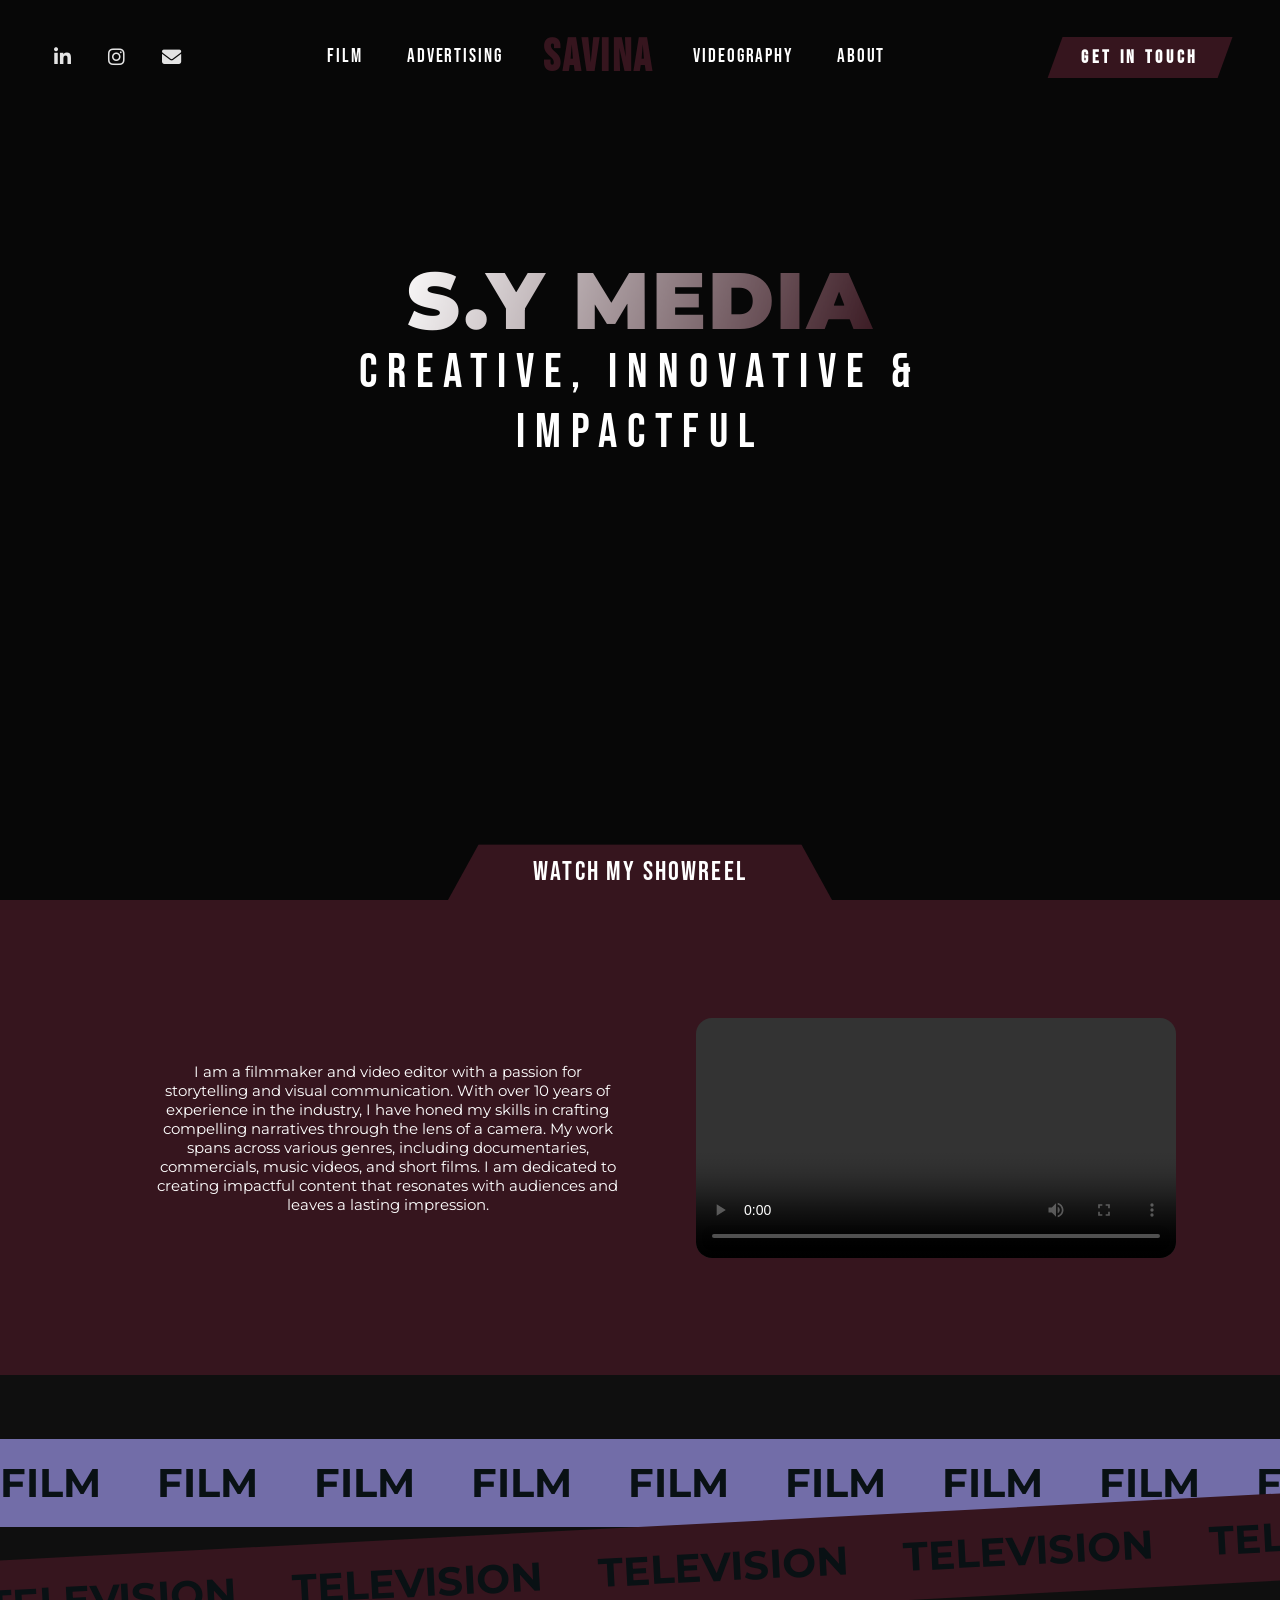
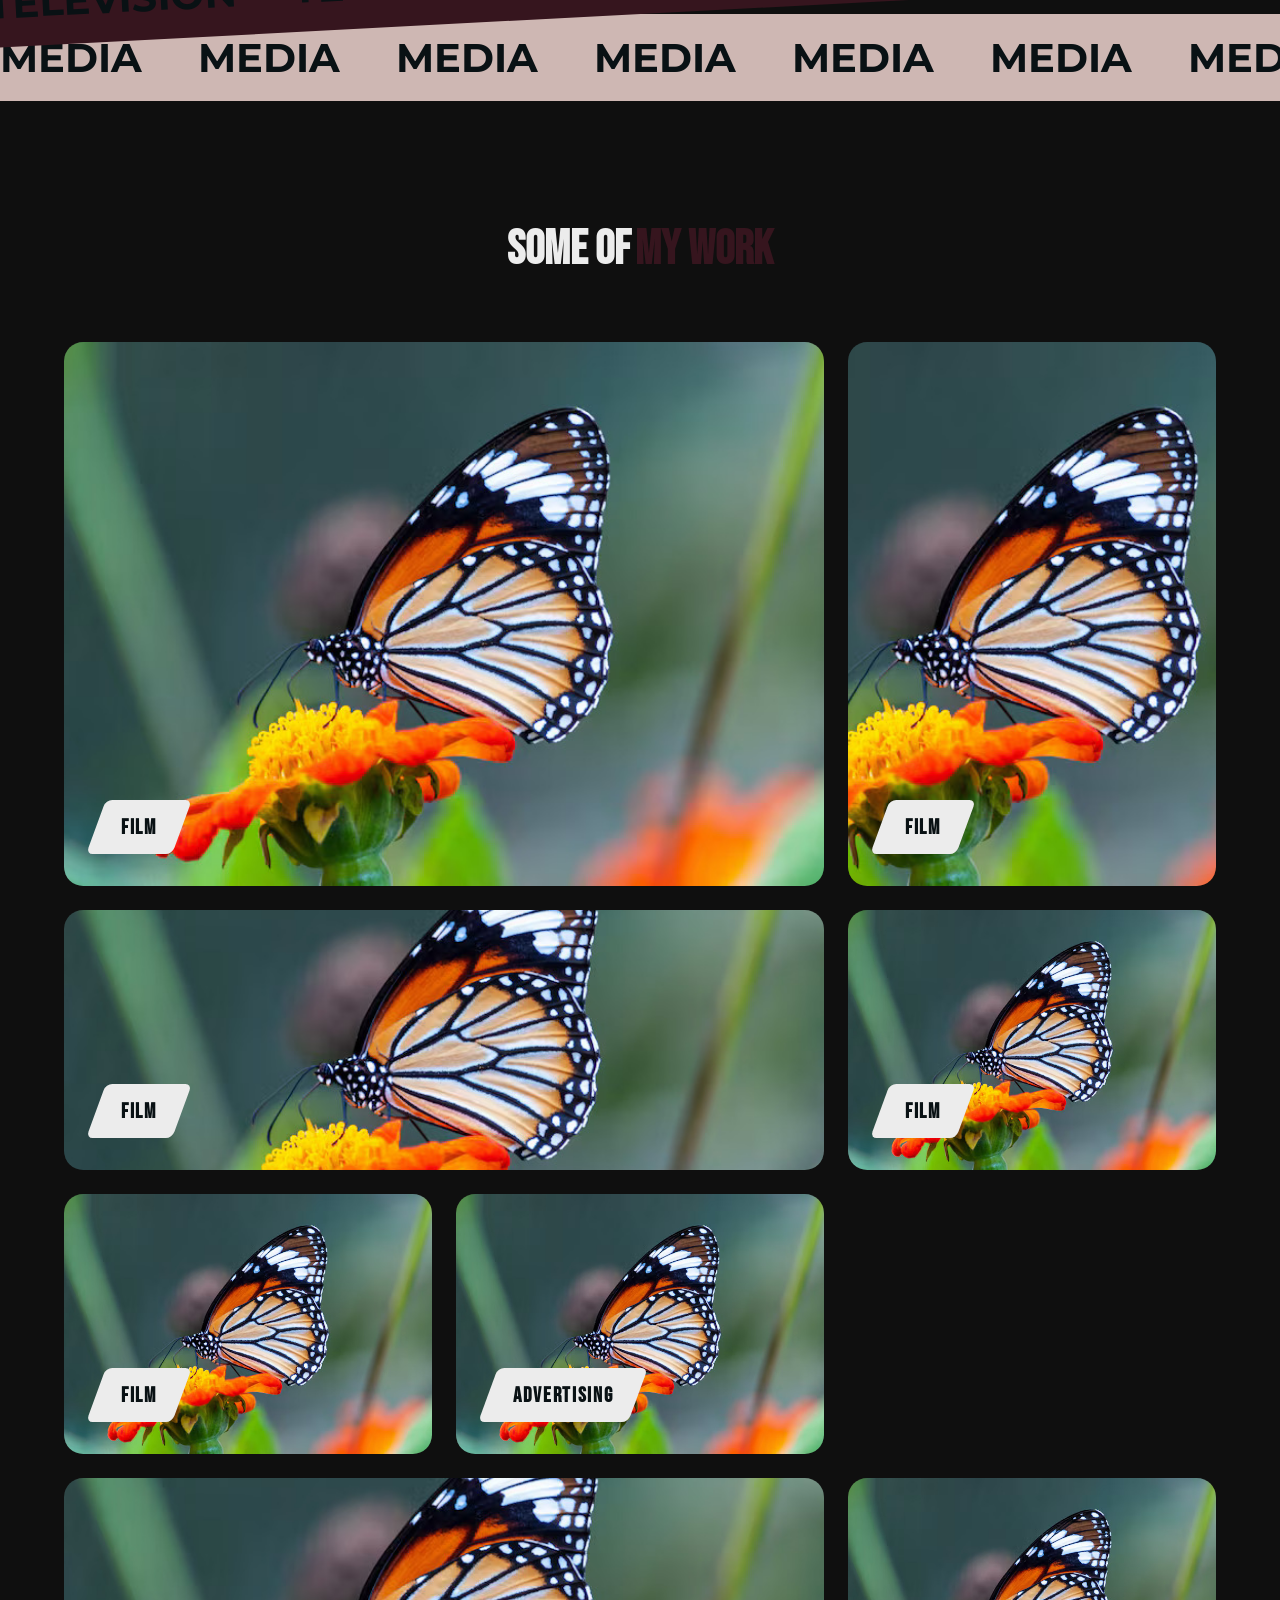
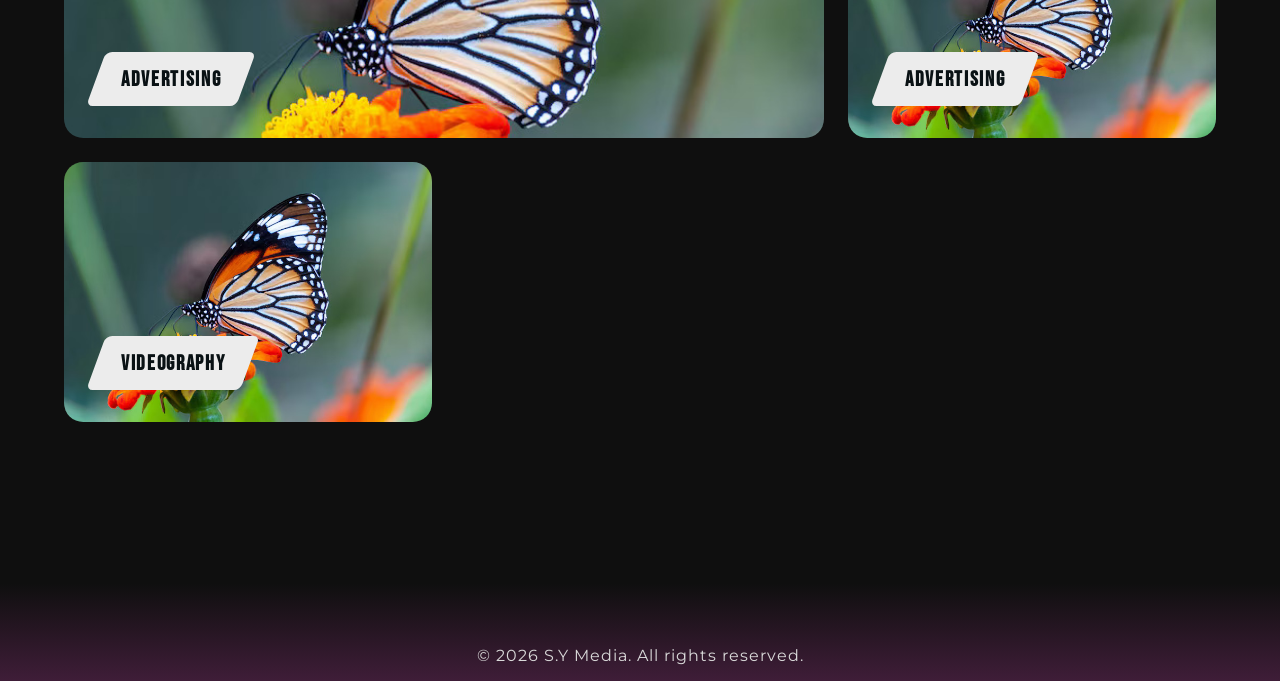
==== index.html @ 8ea2bf5a "mobile optimisation done for every page" ====
<!DOCTYPE html>
<html lang="en">

<head>
    <meta charset="UTF-8">
    <meta name="viewport" content="width=device-width, initial-scale=1.0">
    <title>Homepage</title>
    <link rel="stylesheet" href="style.css">
    <link rel="stylesheet" href="https://cdnjs.cloudflare.com/ajax/libs/font-awesome/6.5.1/css/all.min.css">
    <script src="script.js" defer></script>
</head>

<body>

    <div class="hero">
        <video autoplay muted loop playsinline id="bg-video">
            <source src="./assets/background video/showreel boza.mp4" type="video/mp4">
        </video>

        <nav>
            <a class="expand-nav"></a>
            <a class="retract-nav"></a>
            <div class="icons">
                <a href="https://www.linkedin.com/in/savina-y/" target="_blank"><i
                        class="fa-brands fa-linkedin-in"></i></a>
                <a href="https://www.instagram.com/savina.y.media/" target="_blank"><i
                        class="fa-brands fa-instagram"></i></a>
                <a href="mailto:savina.yona@gmail.com"><i class="fa-solid fa-envelope"></i></a>
            </div>
            <ul>
                <li><a href="index.html" class="savina-navbar-mobile">Home</a></li>
                <li><a href="film.html" class="underline-anim">Film</a></li>
                <li><a href="advertising.html" class="underline-anim">Advertising</a></li>
                <li class="hide-mobile"><a href="index.html" class="savina-navbar">Savina</a></li>
                <li><a href="videography.html" class="underline-anim">videography</a></li>
                <li><a href="about.html" class="underline-anim">About</a></li>
            </ul>
            <div class="get-in-touch">
                <a href="mailto:savina.yona@gmail.com">get in touch</a>
            </div>
        </nav>

        <header>
            <div>
                <h1>s.y media</h1>
            </div>
            <h1>Creative, innovative & impactful</h1>
        </header>
    </div>


    <aside>
        <div class="ad-bttn" onclick="slowScroll(event, 'aside-card')">
            <a href="#aside-card">watch my showreel</a>
        </div>
        <div id="aside-card">
            <p>
                I am a filmmaker and video editor with a passion for storytelling and visual communication. With over 10
                years of experience in the industry, I have honed my skills in crafting compelling narratives through
                the lens of a camera. My work spans across various genres, including documentaries, commercials, music
                videos, and short films. I am dedicated to creating impactful content that resonates with audiences and
                leaves a lasting impression.
            </p>
            <video controls>
                <source src="./assets/background video/showreel boza.mp4" type="video/mp4">
            </video>
        </div>
    </aside>


    <main>

        <div class="banners">
            <div class="banner banner-right">
                <div class="track">
                    <div class="group">
                        <span>FILM</span>
                        <span>FILM</span>
                        <span>FILM</span>
                        <span>FILM</span>
                        <span>FILM</span>
                        <span>FILM</span>
                        <span>FILM</span>
                        <span>FILM</span>
                    </div>

                    <div class="group" aria-hidden="true">
                        <span>FILM</span>
                        <span>FILM</span>
                        <span>FILM</span>
                        <span>FILM</span>
                        <span>FILM</span>
                        <span>FILM</span>
                        <span>FILM</span>
                        <span>FILM</span>
                    </div>
                </div>
            </div>

            <div class="banner banner-angled">
                <div class="track">
                    <div class="group">
                        <span>TELEVISION</span>
                        <span>TELEVISION</span>
                        <span>TELEVISION</span>
                        <span>TELEVISION</span>
                        <span>TELEVISION</span>
                        <span>TELEVISION</span>
                        <span>TELEVISION</span>
                        <span>TELEVISION</span>
                    </div>

                    <div class="group" aria-hidden="true">
                        <span>TELEVISION</span>
                        <span>TELEVISION</span>
                        <span>TELEVISION</span>
                        <span>TELEVISION</span>
                        <span>TELEVISION</span>
                        <span>TELEVISION</span>
                        <span>TELEVISION</span>
                        <span>TELEVISION</span>
                    </div>
                </div>
            </div>

            <div class="banner banner-left">
                <div class="track">
                    <div class="group">
                        <span>MEDIA</span>
                        <span>MEDIA</span>
                        <span>MEDIA</span>
                        <span>MEDIA</span>
                        <span>MEDIA</span>
                        <span>MEDIA</span>
                        <span>MEDIA</span>
                        <span>MEDIA</span>
                    </div>

                    <div class="group" aria-hidden="true">
                        <span>MEDIA</span>
                        <span>MEDIA</span>
                        <span>MEDIA</span>
                        <span>MEDIA</span>
                        <span>MEDIA</span>
                        <span>MEDIA</span>
                        <span>MEDIA</span>
                        <span>MEDIA</span>
                    </div>
                </div>
            </div>
        </div>

        <div class="my-work">
            <div class="work-title">
                <h1>some of</h1>
                <h1>my work</h1>
            </div>

            <div class="work-cards">

            </div>
        </div>
    </main>

    <footer>
        <p>&copy; 2026 S.Y Media. All rights reserved.</p>
    </footer>
</body>

</html>
---- style.css ----
@import url('https://fonts.googleapis.com/css2?family=Bebas+Neue&family=Titan+One&display=swap');
@import url('https://fonts.googleapis.com/css2?family=Montserrat:ital,wght@0,100..900;1,100..900&display=swap');

:root {
    --accent-color: #36151E;
}

* {
    font-family: "Bebas Neue", sans-serif;
    padding: 0;
    margin: 0;
}



/* Background Video */
.hero {
    position: relative;
    height: 100vh;
    overflow: hidden;
}

#bg-video {
    position: absolute;
    top: 0;
    left: 0;
    width: 100%;
    height: 100%;
    object-fit: cover;
    z-index: -1;
}

.hero nav {
    position: absolute;
    top: 0;
    left: 0;
    width: 100%;
}

.hero header {
    position: absolute;
    top: 40%;
    left: 50%;
    transform: translate(-50%, -50%);
    z-index: 1;
    text-align: center;
}

nav {
    z-index: 1;
}

.hero::after {
    content: "";
    position: absolute;
    inset: 0;
    background: rgba(0, 0, 0, 0.507);
}



/* Navbar */
.savina-navbar-mobile {
    display: none;
}

nav {
    display: flex;
    align-items: center;
}

nav ul {
    display: flex;
    margin: 0 auto;
    gap: 1rem;
    align-items: center;
}

.get-in-touch {

    position: relative;
    margin: 2em 3em;
    letter-spacing: .2em;
    padding: .5em 1.2em;
    font-weight: 100;
    font-size: 1.15em;
    cursor: pointer;
}

.get-in-touch::before {
    content: "";
    position: absolute;
    inset: 0;
    background: var(--accent-color);
    transform: skew(340deg);
    z-index: -1;
}

.get-in-touch:hover::before {
    background: #7c3b4c;
}

.get-in-touch a {
    color: white;
}

.savina-navbar {
    width: auto;
    max-width: none;
    font-size: 2.8em;
    letter-spacing: -1px;
    letter-spacing: .05em;
    color: var(--accent-color);
    font-weight: 1000;
    align-self: center;
    margin: 0;
}

nav .icons {
    margin-left: 1.5em;
}

nav i {
    padding: .25em;
    font-size: 1.2em;
    color: #e4e4e4;

}

.icons a {
    display: inline-flex;
    width: 45px;
    height: 45px;
    align-items: center;
    justify-content: center;
    border-radius: 50%;
    color: #091114;
    transition: all 0.3s ease;
}

/* LinkedIn */
.icons a:nth-child(1):hover {
    color: white;
    text-shadow:
        0 0 10px #0ce5da,
        0 0 20px #0ce5da;
    transform: translateY(-3px) scale(1.1);
}

/* Instagram */
.icons a:nth-child(2):hover {
    color: white;
    text-shadow:
        0 0 8px #833ab4,
        0 0 16px #c13584;
    transform: translateY(-3px) scale(1.1);
}

/* Email */
.icons a:nth-child(3):hover {
    color: white;
    text-shadow:
        0 0 8px #dfc1c1,
        0 0 16px #c13584;
    transform: translateY(-3px) scale(1.1);
}

nav li {
    list-style: none
}

nav a {
    margin: 0.5em;
    margin: .2em;
    font-weight: 600;
    text-transform: uppercase;
    text-decoration: none;
}

nav ul a {
    position: relative;
    letter-spacing: .1em;
    padding: 0 10px;
    display: block;
    color: #fff;
    font-weight: 200;
    font-size: 1.2em;
    line-height: 2em;
}

nav ul a.underline-anim::after {
    content: "";
    position: absolute;
    left: 0;
    bottom: -3px;
    width: 100%;
    height: 2px;
    background: white;
    transform: scaleX(0);
    transform-origin: center;
    transition: transform 0.4s ease;
}

nav ul a:hover::after {
    transform: scaleX(1);
}



/* Header */
header {
    background-color: transparent;
    color: white;
    grid-area: header;
    display: flex;
    justify-content: center;
    align-items: center;
    flex-direction: column;
}

header div {
    display: flex;
    flex-direction: row;
    justify-content: center;
    align-items: center;
}

header h1 {
    text-transform: uppercase;
    letter-spacing: .03em;
    padding: 0em .15em;
    font-size: 5em;
    line-height: 85px;
    font-weight: 900;
}

header div h1 {
    font-family: "Montserrat", sans-serif;
    background: linear-gradient(110deg, #ffffff, var(--accent-color));
    -webkit-background-clip: text;
    -webkit-text-fill-color: transparent;
}

header>h1 {
    font-size: 3em;
    font-weight: 400;
    line-height: 60px;
    letter-spacing: 10px;
}


/* Headers without the background video */
.hero-film,
.hero-advertising,
.hero-videography,
.hero-about {
    background-color: #5c2e53d2;
    height: min-content;
}

.film,
.advertising,
.videography,
.about {
    display: flex;
    flex-direction: column;
    align-items: center;
    justify-content: center;

    margin: 7% 0;
    height: 100%;
}

.film h1,
.advertising h1,
.videography h1,
.about h1 {
    font-family: "Montserrat", sans-serif;
    font-size: 3em;
    font-weight: 900;
    text-transform: uppercase;
    letter-spacing: .1em;
    color: var(--accent-color);
}

.film div,
.advertising div {
    width: 50%;
    margin: 3% auto 0;

    display: grid;
    grid-template-columns: repeat(auto-fit, minmax(280px, 1fr));
    gap: 3em;

    padding: 0 1rem;
    box-sizing: border-box;
}

.videography div {
    display: flex;
    margin-top: 3%;
    align-items: center;
    justify-content: center;
}

.film iframe,
.advertising iframe,
.videography iframe {
    width: 100%;
    aspect-ratio: 16 / 9;
    border-radius: 1em;
    cursor: pointer;
    border: none;
}


/* About */
.about-container {
    display: flex;

    width: 40%;
    margin: 3em 0;
    border: 2px solid var(--accent-color);
    border-top-left-radius: 2em;
    border-top-right-radius: 2em;
    border-bottom-right-radius: .4em;
    border-bottom-left-radius: .4em;
    flex-direction: column-reverse;
}

.about-writing {
    display: flex;
    flex-direction: column;
    gap: 1em;
    align-items: center;
    justify-content: center;
}

.about-writing p {
    font-family: "Montserrat", sans-serif;
    text-align: center;
    padding: 0 4em;
    margin: 1em .3em;
    color: #fff;
    font-size: clamp(.9em, 1.2vw, 1.15em);
    font-weight: 400;
    max-width: 800px;
}


.about img {
    width: 100%;
    height: 100%;
    object-fit: cover;

    border-top-left-radius: 1.8em;
    border-top-right-radius: 1.8em;

    border-bottom-right-radius: .2em;
    border-bottom-left-radius: .2em;
}


/* Aside */
aside {
    grid-area: aside;
    background-color: var(--accent-color);
    padding: 1em;
    position: relative;
    display: flex;
    flex-direction: column;
    justify-content: center;
    align-items: center;
}

#aside-card {
    position: relative;
    display: grid;
    grid-template-columns: 1fr 1fr;
    background-color: var(--accent-color);
    margin: 4em 5em;
    justify-items: center;
    align-items: center;
}

#aside-card p {
    font-family: "Montserrat", sans-serif;
    text-align: center;
    padding: 15% 1em;
    padding-left: 10%;
    color: #fff;
    font-size: clamp(.9em, 1.2vw, 1.15em);
    font-weight: 400;
}

#aside-card video {
    width: 30em;
    border-radius: 1em;
    margin-left: 3em;
    cursor: pointer;
}

.ad-bttn {
    position: absolute;
    top: 0;
    left: 50%;
    transform: translate(-50%, -100%);

    width: 20%;
    background: var(--accent-color);
    color: white;
    padding: .74em 4em;
    text-transform: uppercase;
    clip-path: polygon(8% 0, 92% 0, 100% 100%, 0% 100%);

    display: flex;
    align-items: center;
    justify-content: center;

    z-index: 10;
}

.ad-bttn a {
    color: #fff;
    text-align: center;
    text-decoration: none;
    font-size: 1.7em;
    font-weight: 100;
    letter-spacing: .08em;
}


/* Main */
main {
    background-color: #0f0f0f;
    color: white;
    grid-area: main;
}


/* Animated banner */
.banners {
    display: flex;
    flex-direction: column;
    overflow: hidden;
    margin: 4em 0;
}

.banner {
    overflow: hidden;
    white-space: nowrap;
    padding: 1.2em 0;
}

/* colors */
.banner:nth-child(1) {
    background-color: #726DA8;
}

.banner:nth-child(2) {
    background-color: var(--accent-color);
    z-index: 5;
}

.banner:nth-child(3) {
    background-color: #CEB7B3;
}

.banner-angled {
    transform: rotate(-3deg);
    width: 150%;
    margin-left: -25%;
}

/* marquee system */
.track {
    display: flex;
    width: max-content;
}

/* each half */
.group {
    display: flex;
}

/* text */
.track span {
    font-family: "Montserrat", sans-serif;
    font-size: 2.5rem;
    font-weight: bold;
    color: #091114;
    padding-right: 3.5rem;
}

@keyframes marquee {
    from {
        transform: translateX(0);
    }

    to {
        transform: translateX(-50%);
    }
}

/* apply animation */
.banner-right .track,
.banner-left .track {
    animation: marquee 100s linear infinite;
}

.banner-angled .track {
    animation: marquee 80s linear infinite;
}



/* My work cards */
.work-cards {
    display: grid;
    grid-template-columns: repeat(auto-fit, minmax(280px, 1fr));
    grid-auto-rows: 260px;
    gap: 1.5rem;
    margin: 4em 5vw;
}


/* Base card */
.card {
    position: relative;
    overflow: hidden;
    border-radius: 1.2rem;
    background: #111;
    transition:
        transform 0.3s ease,
        box-shadow 0.3s ease;
}


/* Featured variations */
.card.large {
    grid-column: span 2;
    grid-row: span 2;
}

.card.wide {
    grid-column: span 2;
}

.card.tall {
    grid-row: span 2;
}


/* Images */
.work-cards img {
    width: 100%;
    height: 100%;
    object-fit: cover;
    display: block;
    transition: transform 0.4s ease;
    cursor: pointer;
}


/* Hover effects */
.card:hover {
    transform: translateY(-6px);
    box-shadow: 0 12px 30px rgba(0, 0, 0, 0.25);
}

.card:hover img {
    transform: scale(1.05);
}


/* Slanted button */
.slanted-bttn {
    position: absolute;
    left: 2rem;
    bottom: 2rem;
    display: inline-block;
    z-index: 5;
}


/* Slanted button background */
.slanted-bttn::before {
    content: "";
    position: absolute;
    inset: 0;
    background: #ececec;
    transform: skew(-20deg);
    border-radius: 0.4rem;
    z-index: -1;
}


/* Slanted button text */
.slanted-bttn a {
    position: relative;
    display: inline-block;
    color: #091114;
    text-decoration: none;
    font-size: clamp(1rem, 2vw, 1.3rem);
    letter-spacing: .08em;
    padding: 0.7em 1.2em;
    font-weight: 600;
    z-index: 2;
}


/* Slanted button hover */
.slanted-bttn:hover::before {
    transform: skew(-20deg) scale(1.05);
    background: #ffffff;
}


/* Work Title */
.work-title {
    margin-top: 5em;
    display: flex;
    flex-direction: row;
    justify-content: center;
    align-items: center;
    font-size: 1.5em;
    gap: .2em;
}

.work-title h1:nth-child(1) {
    color: #ececec;
}

.work-title h1:nth-child(2) {
    color: var(--accent-color);
}



/* Footer */
footer {
    grid-area: footer;
    background: linear-gradient(180deg, #0f0f0f, #0f0f0f, #3f1d38);
}

footer p {
    font-family: "Montserrat", sans-serif;
    font-size: 1em;
    letter-spacing: 1px;
    margin: 1em;
    margin-top: 10em;
    text-align: center;
    color: #dadada;
}



/* Grid Layout */
body {
    background-color: #0f0f0f;
    display: grid;
    grid-template-columns: 100%;
    grid-template-rows: auto;
    grid-template-areas:
        "nav"
        "header"
        "aside"
        "main"
        "footer";
}




/* Mobile version */
@media (max-width: 900px) {

    /* Navbar */
    .get-in-touch {
        position: absolute;
        top: -2.5%;
        right: -10%;

        z-index: -1;
        width: 6.5em;
    }

    .get-in-touch a {
        font-size: .9em;
    }

    .retract-nav {
        display: none;
    }

    .savina-navbar,
    .hide-mobile {
        display: none;
    }

    .icons {
        display: none;
    }

    nav {
        position: fixed;
        flex-direction: column;
        align-items: flex-start;
        justify-content: center;
        z-index: 1000;
        width: 100vw;
    }

    nav::before {
        content: "";
        position: absolute;
        inset: 0;
        background-color: #36151eee;

        transform: translateX(-100%);
        transition: transform 0.4s ease-in-out;
    }

    nav ul {
        margin: 1.5em;
        z-index: 1000;
        display: flex;
        flex-direction: column;
        align-items: flex-start;
        justify-content: flex-start;

        transform: translateX(-200%);
        transition: transform 0.4s ease-in-out;
    }


    nav.open::before {
        transform: translateX(0);
    }

    nav.open ul {
        transform: translateX(0);
    }

    .savina-navbar-mobile {
        display: block;
    }

    /* BURGER ICON */
    .expand-nav,
    .retract-nav {
        position: relative;
        margin: 0% 9%;
        margin-top: 7%;
        height: 2em;
        width: 2.5em;
        border-top: .35em solid white;
        border-bottom: .35em solid white;
    }

    .expand-nav::before,
    .retract-nav::before {
        content: '';
        position: absolute;
        top: 50%;
        left: 0;
        width: 100%;
        transform: translateY(-50%);
        border-top: .35em solid #fff;
    }



    /* Header */
    .hero header {
        position: absolute;
        top: 40%;
        left: 50%;
        transform: translate(-50%, -50%);
        text-align: center;
        z-index: 2;
    }



    /* Headers without the background video */
    .film,
    .advertising,
    .videography,
    .about {
        margin: 40% 0;
    }

    .film h1,
    .advertising h1,
    .videography h1,
    .about h1 {
        font-size: 2em;
    }

    .film div,
    .advertising div {
        width: 100%;
        margin: 5% 0;

        grid-template-columns: 1fr;
    }

    .videography iframe {
        margin-top: 1em;
        width: 100%;
        height: 100%;
    }



    /* Aside */
    #aside-card {
        grid-template-columns: 1fr;
    }

    #aside-card p {
        font-size: 1em;
        width: 150%;
    }

    #aside-card video {
        width: 150%;
    }

    .ad-bttn {
        position: absolute;
        top: 0;
        left: 50%;
        transform: translate(-50%, -99%);

        width: 40%;
        background: var(--accent-color);
        color: white;
        padding: .74em 4em;
        text-transform: uppercase;
        clip-path: polygon(15% 0, 85% 0, 100% 100%, 0% 100%);

        display: flex;
        align-items: center;
        justify-content: center;

        z-index: 10;
    }

    .ad-bttn a {
        font-size: 1.4em;
        letter-spacing: .1em;
    }



    /* About */
    .about-container {
        width: 80%;
    }

    .about-writing {
        gap: 1em;
    }

    .about-writing p {
        padding: 0 1em;
        margin: 1em .3em;
        font-size: .9em;
    }


    .about img {
        margin-bottom: 2em;
    }




    /* Main */
    .banner {
        padding: .4em 0;
    }

    .track span {
        font-size: 2rem;
    }

    .work-cards {
        grid-template-columns: 1fr;
        gap: 3rem;
        margin: 4em 5vw;
    }



    /* Footer */
    footer p {
        font-size: .9em;
    }
}
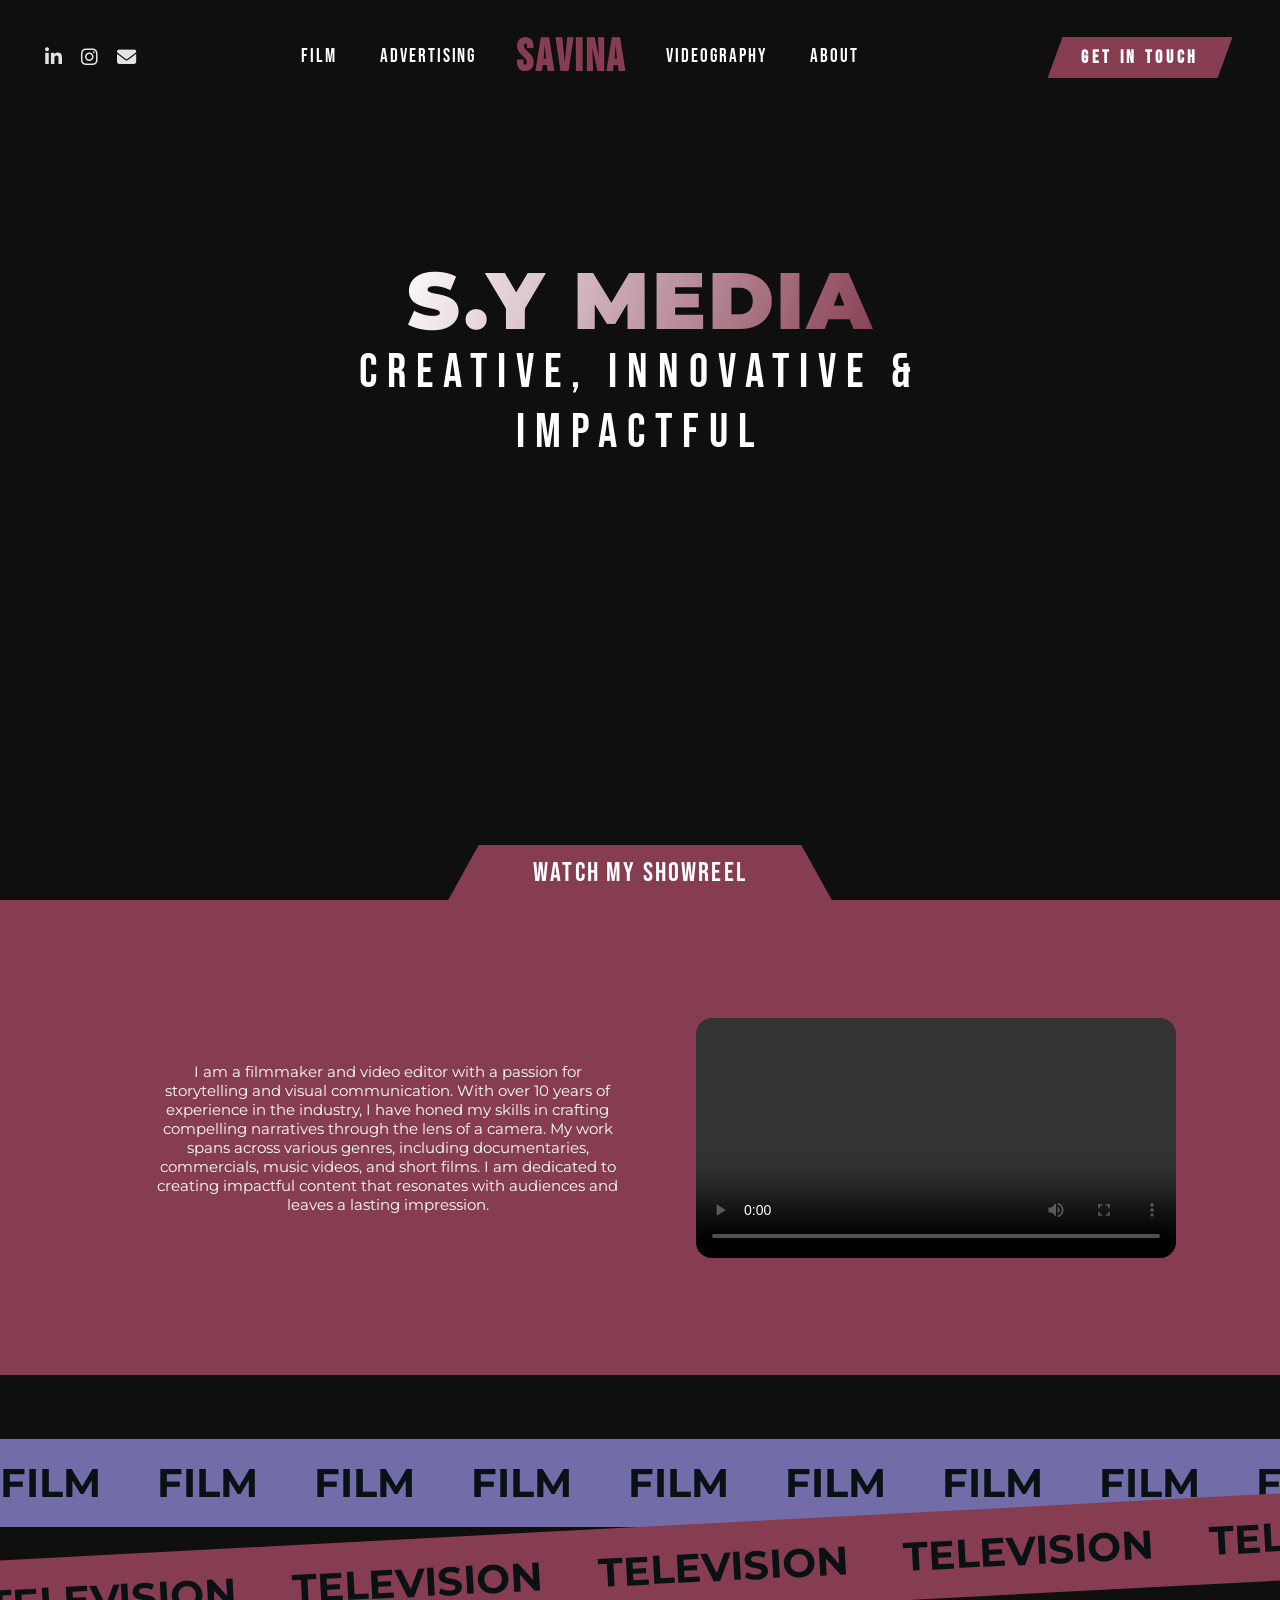
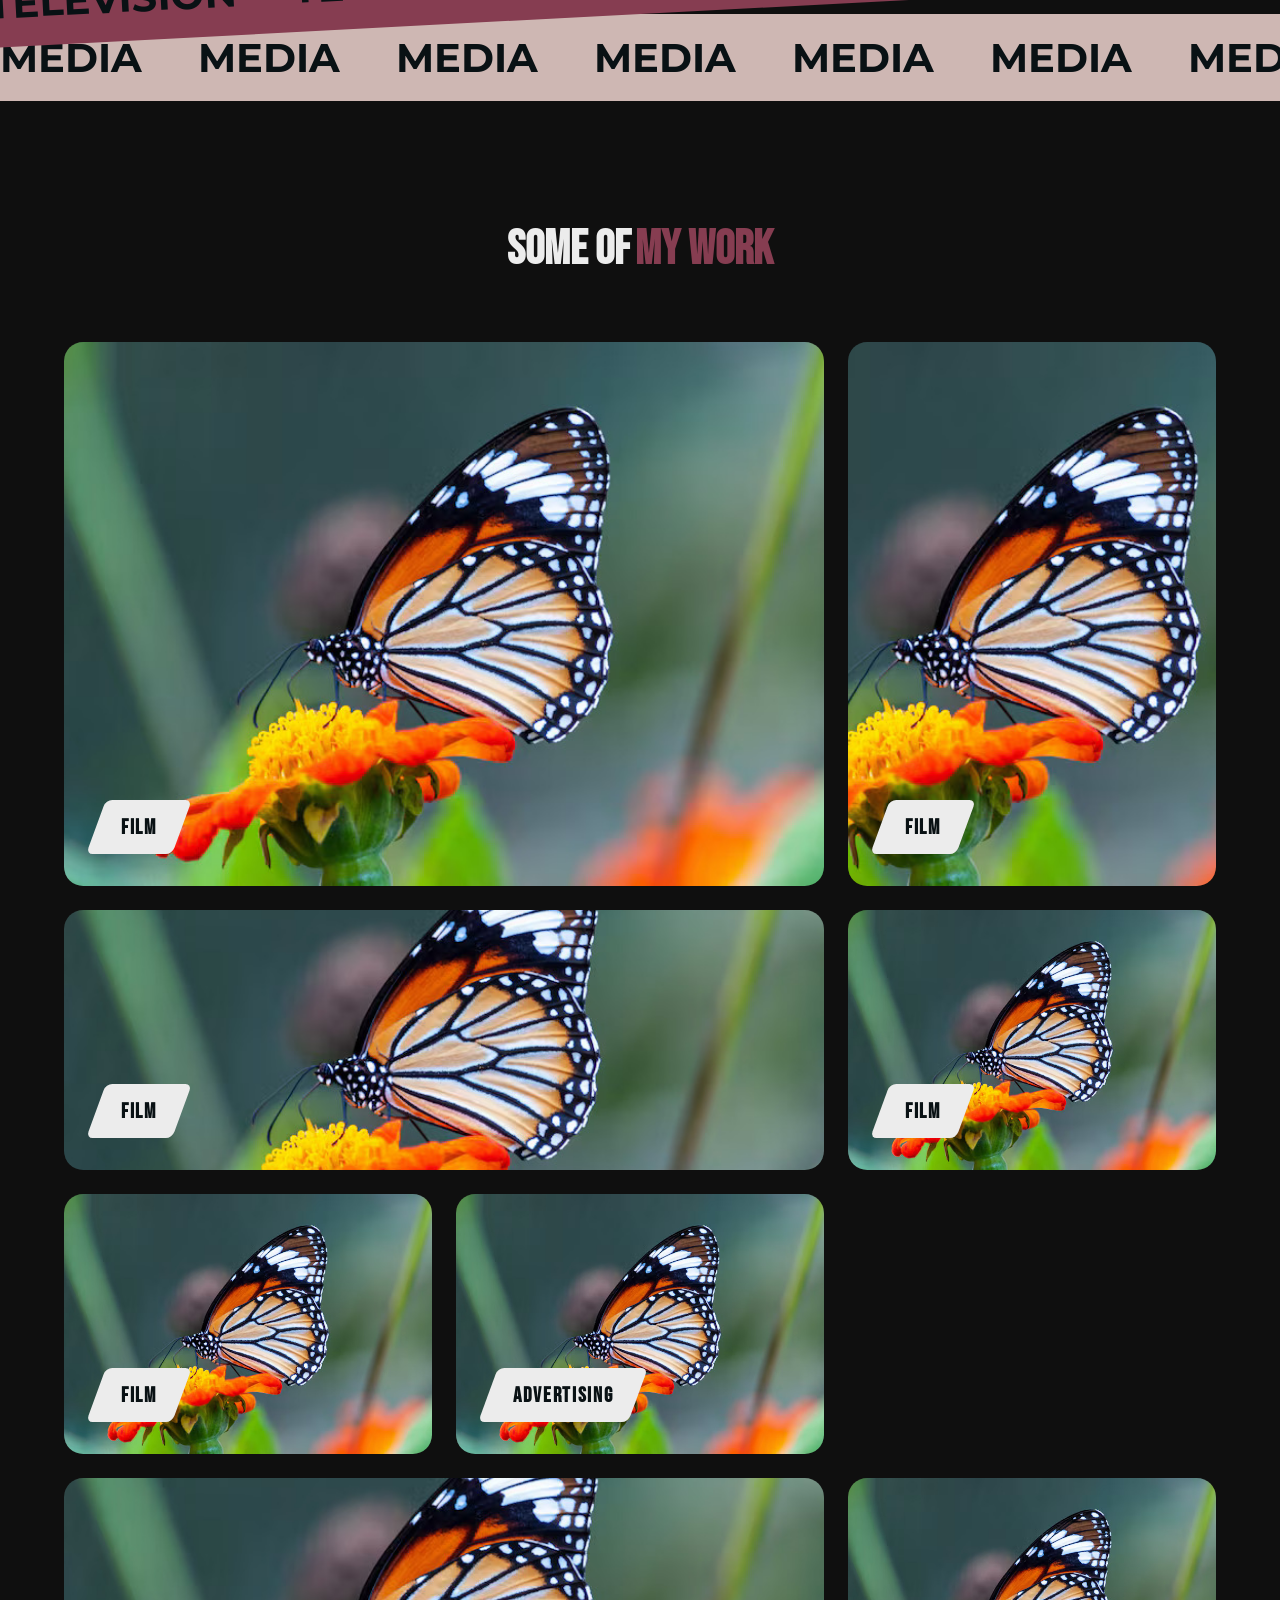
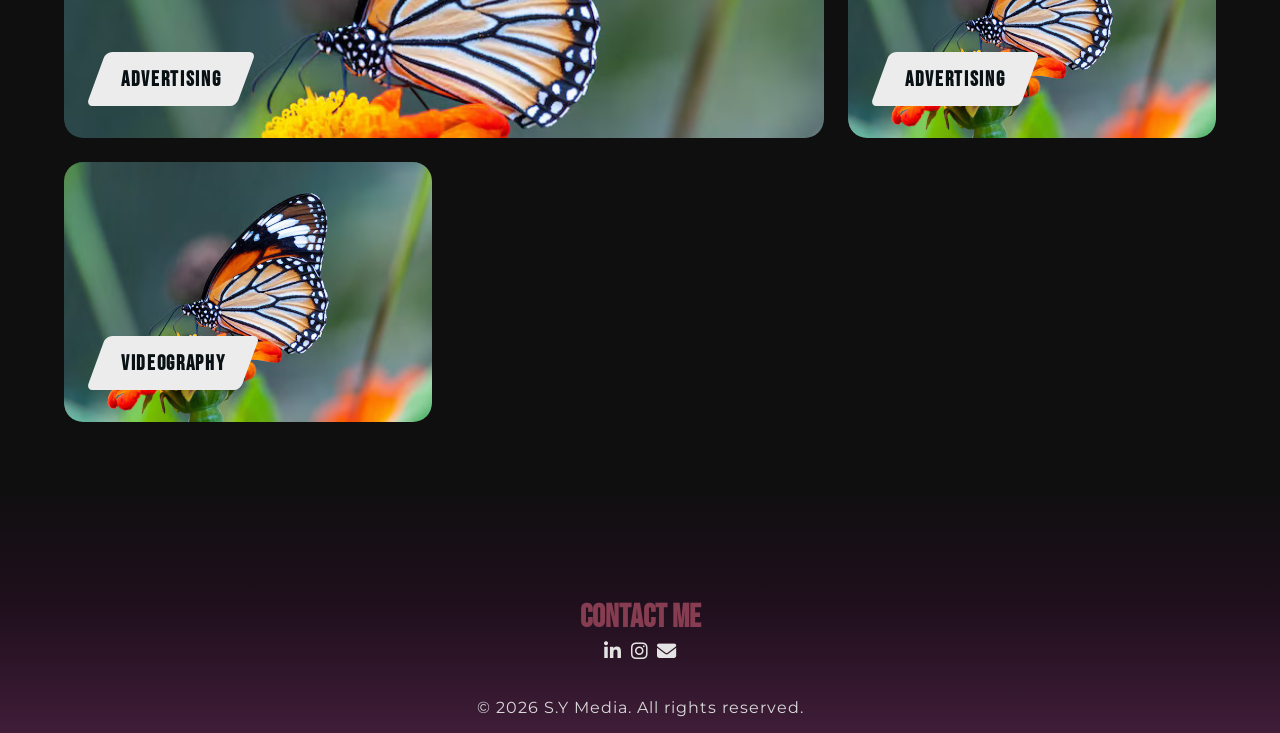
==== commit b11d89a5: "fixed bugs" ====
--- a/index.html
+++ b/index.html
@@ -163,6 +163,16 @@
     </main>
 
     <footer>
+        <div class="contact-me">
+            <h1>Contact Me</h1>
+            <div>
+                <a href="https://www.linkedin.com/in/savina-y/" target="_blank"><i
+                        class="fa-brands fa-linkedin-in"></i></a>
+                <a href="https://www.instagram.com/savina.y.media/" target="_blank"><i
+                        class="fa-brands fa-instagram"></i></a>
+                <a href="mailto:savina.yona@gmail.com" target="_blank"><i class="fa-solid fa-envelope"></i></a>
+            </div>
+        </div>
         <p>&copy; 2026 S.Y Media. All rights reserved.</p>
     </footer>
 </body>
--- a/style.css
+++ b/style.css
@@ -1,12 +1,19 @@
 @import url('https://fonts.googleapis.com/css2?family=Bebas+Neue&family=Titan+One&display=swap');
 @import url('https://fonts.googleapis.com/css2?family=Montserrat:ital,wght@0,100..900;1,100..900&display=swap');
 
+
+
+/* 
+==================
+= Global Designs =
+==================
+*/
+
 :root {
-    --accent-color: #36151E;
+    --accent-color: #863d51;
 }
 
 * {
-    font-family: "Bebas Neue", sans-serif;
     padding: 0;
     margin: 0;
 }
@@ -47,14 +54,16 @@
 }
 
 nav {
-    z-index: 1;
-}
-
-.hero::after {
-    content: "";
+    z-index: 2;
+}
+
+.hero header {
     position: absolute;
-    inset: 0;
-    background: rgba(0, 0, 0, 0.507);
+    top: 40%;
+    left: 50%;
+    transform: translate(-50%, -50%);
+    z-index: 2;
+    text-align: center;
 }
 
 
@@ -65,6 +74,7 @@
 }
 
 nav {
+    grid-area: nav;
     display: flex;
     align-items: center;
 }
@@ -79,6 +89,7 @@
 .get-in-touch {
 
     position: relative;
+    isolation: isolate;
     margin: 2em 3em;
     letter-spacing: .2em;
     padding: .5em 1.2em;
@@ -93,7 +104,7 @@
     inset: 0;
     background: var(--accent-color);
     transform: skew(340deg);
-    z-index: -1;
+    z-index: 0;
 }
 
 .get-in-touch:hover::before {
@@ -101,14 +112,15 @@
 }
 
 .get-in-touch a {
+    position: relative;
     color: white;
+    z-index: 1;
 }
 
 .savina-navbar {
     width: auto;
     max-width: none;
     font-size: 2.8em;
-    letter-spacing: -1px;
     letter-spacing: .05em;
     color: var(--accent-color);
     font-weight: 1000;
@@ -120,14 +132,15 @@
     margin-left: 1.5em;
 }
 
-nav i {
+nav i,
+.contact-me i {
     padding: .25em;
     font-size: 1.2em;
     color: #e4e4e4;
 
 }
 
-.icons a {
+.icons a .contact-me .icons a .contact-me a {
     display: inline-flex;
     width: 45px;
     height: 45px;
@@ -135,11 +148,16 @@
     justify-content: center;
     border-radius: 50%;
     color: #091114;
-    transition: all 0.3s ease;
-}
+    transition:
+        transform 0.3s ease,
+        color 0.3s ease,
+        text-shadow 0.3s ease;
+}
+
 
 /* LinkedIn */
-.icons a:nth-child(1):hover {
+.icons a:nth-child(1):hover,
+.contact-me a:nth-child(1):hover {
     color: white;
     text-shadow:
         0 0 10px #0ce5da,
@@ -147,8 +165,10 @@
     transform: translateY(-3px) scale(1.1);
 }
 
+
 /* Instagram */
-.icons a:nth-child(2):hover {
+.icons a:nth-child(2):hover,
+.contact-me a:nth-child(2):hover {
     color: white;
     text-shadow:
         0 0 8px #833ab4,
@@ -156,8 +176,10 @@
     transform: translateY(-3px) scale(1.1);
 }
 
+
 /* Email */
-.icons a:nth-child(3):hover {
+.icons a:nth-child(3):hover,
+.contact-me a:nth-child(3):hover {
     color: white;
     text-shadow:
         0 0 8px #dfc1c1,
@@ -249,12 +271,13 @@
 }
 
 
+
 /* Headers without the background video */
 .hero-film,
 .hero-advertising,
 .hero-videography,
 .hero-about {
-    background-color: #5c2e53d2;
+    background: linear-gradient(180deg, #5e2a53, #30162b, #7e4372, #0f0f0f);
     height: min-content;
 }
 
@@ -320,7 +343,7 @@
 
     width: 40%;
     margin: 3em 0;
-    border: 2px solid var(--accent-color);
+    border: 2px solid #09111436;
     border-top-left-radius: 2em;
     border-top-right-radius: 2em;
     border-bottom-right-radius: .4em;
@@ -404,7 +427,7 @@
     position: absolute;
     top: 0;
     left: 50%;
-    transform: translate(-50%, -100%);
+    transform: translate(-50%, -99%);
 
     width: 20%;
     background: var(--accent-color);
@@ -436,82 +459,6 @@
     color: white;
     grid-area: main;
 }
-
-
-/* Animated banner */
-.banners {
-    display: flex;
-    flex-direction: column;
-    overflow: hidden;
-    margin: 4em 0;
-}
-
-.banner {
-    overflow: hidden;
-    white-space: nowrap;
-    padding: 1.2em 0;
-}
-
-/* colors */
-.banner:nth-child(1) {
-    background-color: #726DA8;
-}
-
-.banner:nth-child(2) {
-    background-color: var(--accent-color);
-    z-index: 5;
-}
-
-.banner:nth-child(3) {
-    background-color: #CEB7B3;
-}
-
-.banner-angled {
-    transform: rotate(-3deg);
-    width: 150%;
-    margin-left: -25%;
-}
-
-/* marquee system */
-.track {
-    display: flex;
-    width: max-content;
-}
-
-/* each half */
-.group {
-    display: flex;
-}
-
-/* text */
-.track span {
-    font-family: "Montserrat", sans-serif;
-    font-size: 2.5rem;
-    font-weight: bold;
-    color: #091114;
-    padding-right: 3.5rem;
-}
-
-@keyframes marquee {
-    from {
-        transform: translateX(0);
-    }
-
-    to {
-        transform: translateX(-50%);
-    }
-}
-
-/* apply animation */
-.banner-right .track,
-.banner-left .track {
-    animation: marquee 100s linear infinite;
-}
-
-.banner-angled .track {
-    animation: marquee 80s linear infinite;
-}
-
 
 
 /* My work cards */
@@ -536,21 +483,6 @@
 }
 
 
-/* Featured variations */
-.card.large {
-    grid-column: span 2;
-    grid-row: span 2;
-}
-
-.card.wide {
-    grid-column: span 2;
-}
-
-.card.tall {
-    grid-row: span 2;
-}
-
-
 /* Images */
 .work-cards img {
     width: 100%;
@@ -559,17 +491,6 @@
     display: block;
     transition: transform 0.4s ease;
     cursor: pointer;
-}
-
-
-/* Hover effects */
-.card:hover {
-    transform: translateY(-6px);
-    box-shadow: 0 12px 30px rgba(0, 0, 0, 0.25);
-}
-
-.card:hover img {
-    transform: scale(1.05);
 }
 
 
@@ -609,13 +530,6 @@
 }
 
 
-/* Slanted button hover */
-.slanted-bttn:hover::before {
-    transform: skew(-20deg) scale(1.05);
-    background: #ffffff;
-}
-
-
 /* Work Title */
 .work-title {
     margin-top: 5em;
@@ -639,8 +553,31 @@
 
 /* Footer */
 footer {
+    display: flex;
+    align-items: center;
+    flex-direction: column;
+    justify-content: center;
+}
+
+.contact-me {
+    margin-top: 7em;
+    display: flex;
+    flex-direction: column;
+    align-items: center;
+    justify-content: center;
+}
+
+.contact-me div {
+    display: flex;
+}
+
+.contact-me h1 {
+    color: var(--accent-color);
+}
+
+footer {
     grid-area: footer;
-    background: linear-gradient(180deg, #0f0f0f, #0f0f0f, #3f1d38);
+    background: linear-gradient(180deg, #0f0f0f, #200f1d, #3f1d38);
 }
 
 footer p {
@@ -648,7 +585,7 @@
     font-size: 1em;
     letter-spacing: 1px;
     margin: 1em;
-    margin-top: 10em;
+    margin-top: 2em;
     text-align: center;
     color: #dadada;
 }
@@ -657,6 +594,7 @@
 
 /* Grid Layout */
 body {
+    font-family: "Bebas Neue", sans-serif;
     background-color: #0f0f0f;
     display: grid;
     grid-template-columns: 100%;
@@ -672,11 +610,127 @@
 
 
 
-/* Mobile version */
+
+/* Desktop */
+@media (min-width: 900px) {
+
+    /* Animated banner */
+    .banners {
+        display: flex;
+        flex-direction: column;
+        overflow: hidden;
+        margin: 4em 0;
+    }
+
+    .banner {
+        overflow: hidden;
+        white-space: nowrap;
+        padding: 1.2em 0;
+    }
+
+    /* colors */
+    .banner:nth-child(1) {
+        background-color: #726DA8;
+    }
+
+    .banner:nth-child(2) {
+        background-color: var(--accent-color);
+        z-index: 5;
+    }
+
+    .banner:nth-child(3) {
+        background-color: #CEB7B3;
+    }
+
+    .banner-angled {
+        transform: rotate(-3deg);
+        width: 150%;
+        margin-left: -25%;
+    }
+
+    /* marquee system */
+    .track {
+        display: flex;
+        width: max-content;
+    }
+
+    /* each half */
+    .group {
+        display: flex;
+    }
+
+    /* text */
+    .track span {
+        font-family: "Montserrat", sans-serif;
+        font-size: 2.5rem;
+        font-weight: bold;
+        color: #091114;
+        padding-right: 3.5rem;
+    }
+
+    @keyframes marquee {
+        from {
+            transform: translateX(0);
+        }
+
+        to {
+            transform: translateX(-50%);
+        }
+    }
+
+    /* apply animation */
+    .banner-right .track,
+    .banner-left .track {
+        animation: marquee 100s linear infinite;
+    }
+
+    .banner-angled .track {
+        animation: marquee 80s linear infinite;
+    }
+
+
+    /* Cards */
+    .card:hover {
+        transform: translateY(-6px);
+        box-shadow: 0 12px 30px rgba(0, 0, 0, 0.25);
+    }
+
+    .card:hover img {
+        transform: scale(1.05);
+    }
+
+    /* Featured variations */
+    .card.large {
+        grid-column: span 2;
+        grid-row: span 2;
+    }
+
+    .card.wide {
+        grid-column: span 2;
+    }
+
+    .card.tall {
+        grid-row: span 2;
+    }
+
+    /* Slanted button hover */
+    .slanted-bttn:hover::before {
+        transform: skew(-20deg) scale(1.05);
+        background: #ffffff;
+    }
+}
+
+
+
+/* Mobile */
 @media (max-width: 900px) {
 
     /* Navbar */
     .get-in-touch {
+        display: none;
+    }
+
+    /* .get-in-touch {
         position: absolute;
         top: -2.5%;
         right: -10%;
@@ -687,7 +741,7 @@
 
     .get-in-touch a {
         font-size: .9em;
-    }
+    } */
 
     .retract-nav {
         display: none;
@@ -703,6 +757,7 @@
     }
 
     nav {
+
         position: fixed;
         flex-direction: column;
         align-items: flex-start;
@@ -722,7 +777,8 @@
     }
 
     nav ul {
-        margin: 1.5em;
+        margin: .9em;
+        margin-top: 7em;
         z-index: 1000;
         display: flex;
         flex-direction: column;
@@ -749,9 +805,9 @@
     /* BURGER ICON */
     .expand-nav,
     .retract-nav {
-        position: relative;
-        margin: 0% 9%;
-        margin-top: 7%;
+        position: fixed;
+        top: 1.5rem;
+        left: 1.5rem;
         height: 2em;
         width: 2.5em;
         border-top: .35em solid white;
@@ -766,7 +822,15 @@
         left: 0;
         width: 100%;
         transform: translateY(-50%);
-        border-top: .35em solid #fff;
+        border-top: .35em solid white;
+        transition: all 0.15s ease;
+    }
+
+
+    .expand-nav:active,
+    .retract-nav:active {
+        box-shadow: inset 0 3px 6px rgba(0, 0, 0, 0.5);
+        transform: translateY(1px) scale(.96);
     }
 
 
@@ -815,17 +879,27 @@
 
 
     /* Aside */
+
     #aside-card {
+        width: 100%;
         grid-template-columns: 1fr;
+        justify-items: center;
+        align-items: center;
+        overflow: hidden;
     }
 
     #aside-card p {
         font-size: 1em;
-        width: 150%;
+        width: 90%;
     }
 
     #aside-card video {
-        width: 150%;
+        width: 100%;
+        max-width: 22rem;
+        height: auto;
+        margin: 0 auto;
+        display: block;
+        border-radius: 1em;
     }
 
     .ad-bttn {
@@ -877,20 +951,22 @@
 
 
 
-
     /* Main */
-    .banner {
-        padding: .4em 0;
-    }
-
-    .track span {
-        font-size: 2rem;
+    .banners {
+        display: none;
+    }
+
+    .my-work {
+        display: flex;
+        flex-direction: column;
+        align-items: center;
     }
 
     .work-cards {
+        width: 80%;
         grid-template-columns: 1fr;
         gap: 3rem;
-        margin: 4em 5vw;
+        margin: 4em 0em;
     }
 
 
@@ -898,5 +974,7 @@
     /* Footer */
     footer p {
         font-size: .9em;
+        margin: 1em 0;
+        margin-top: 2em;
     }
 }
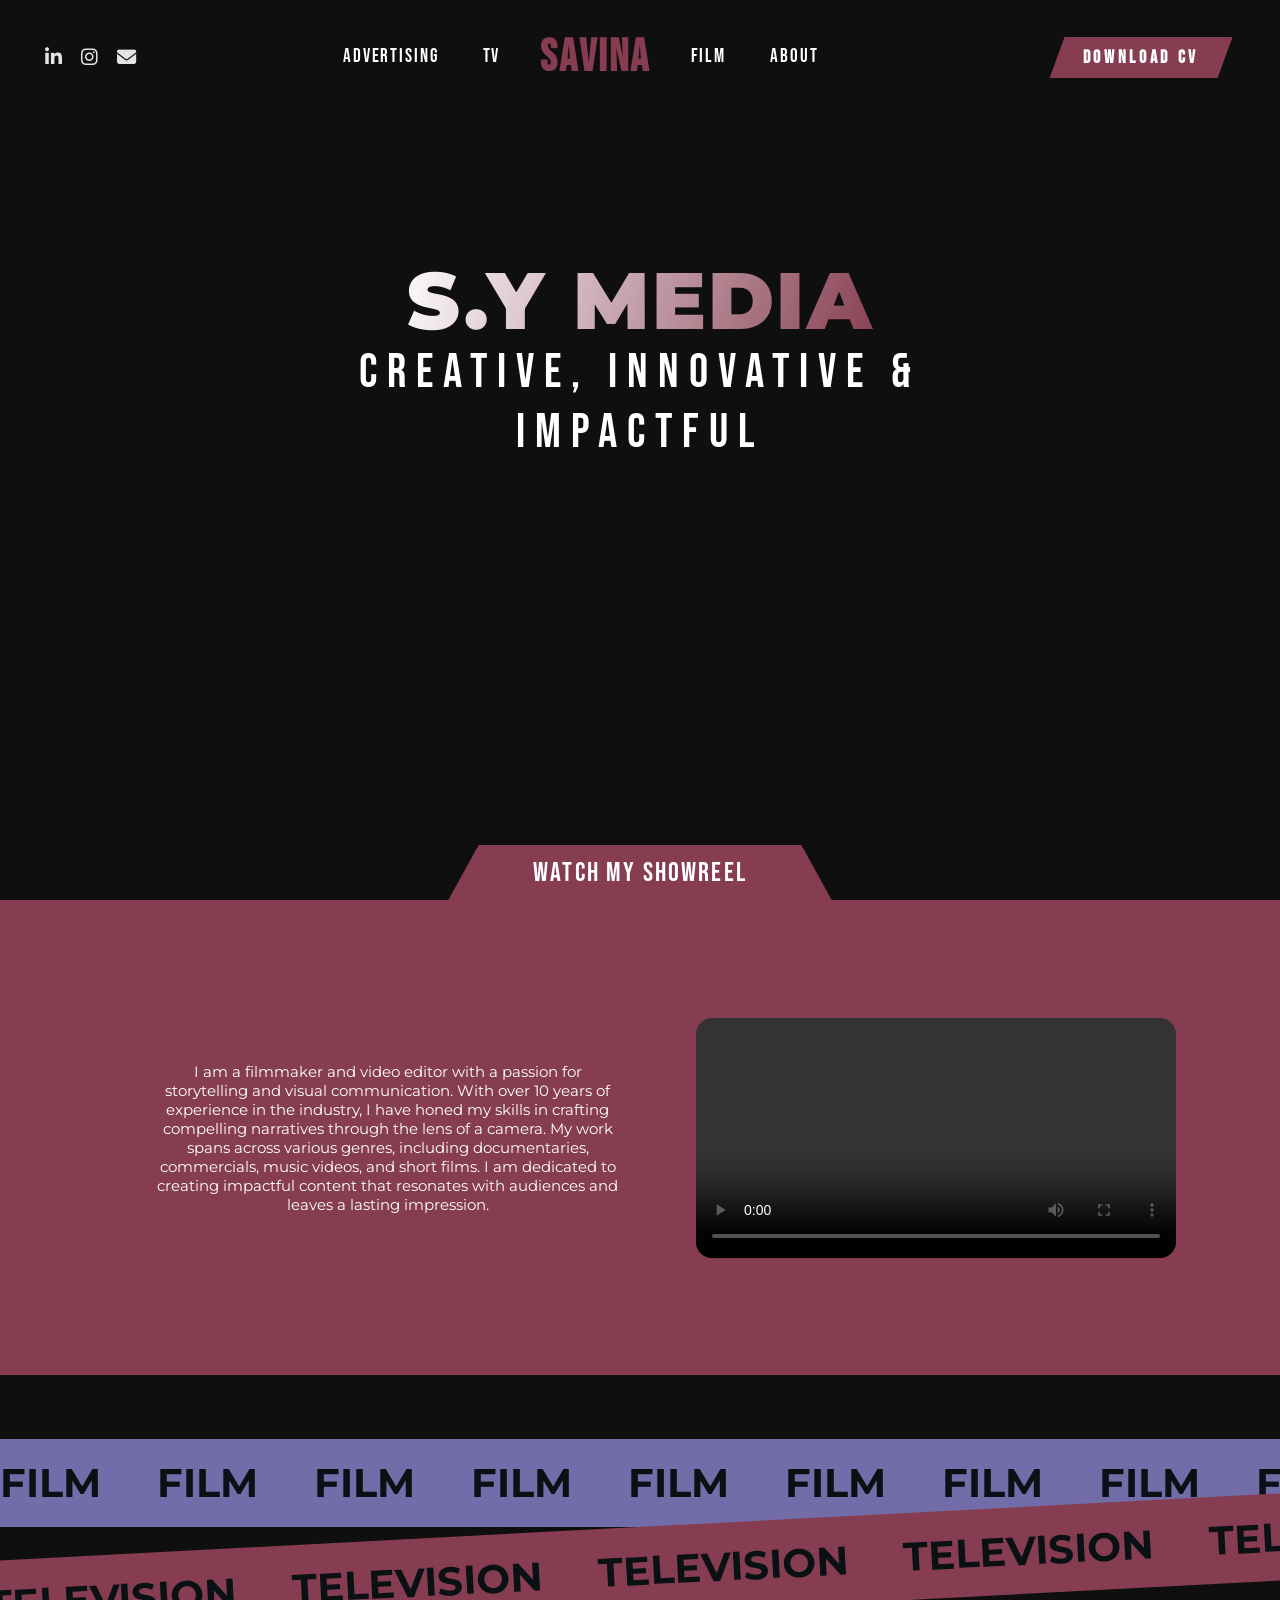
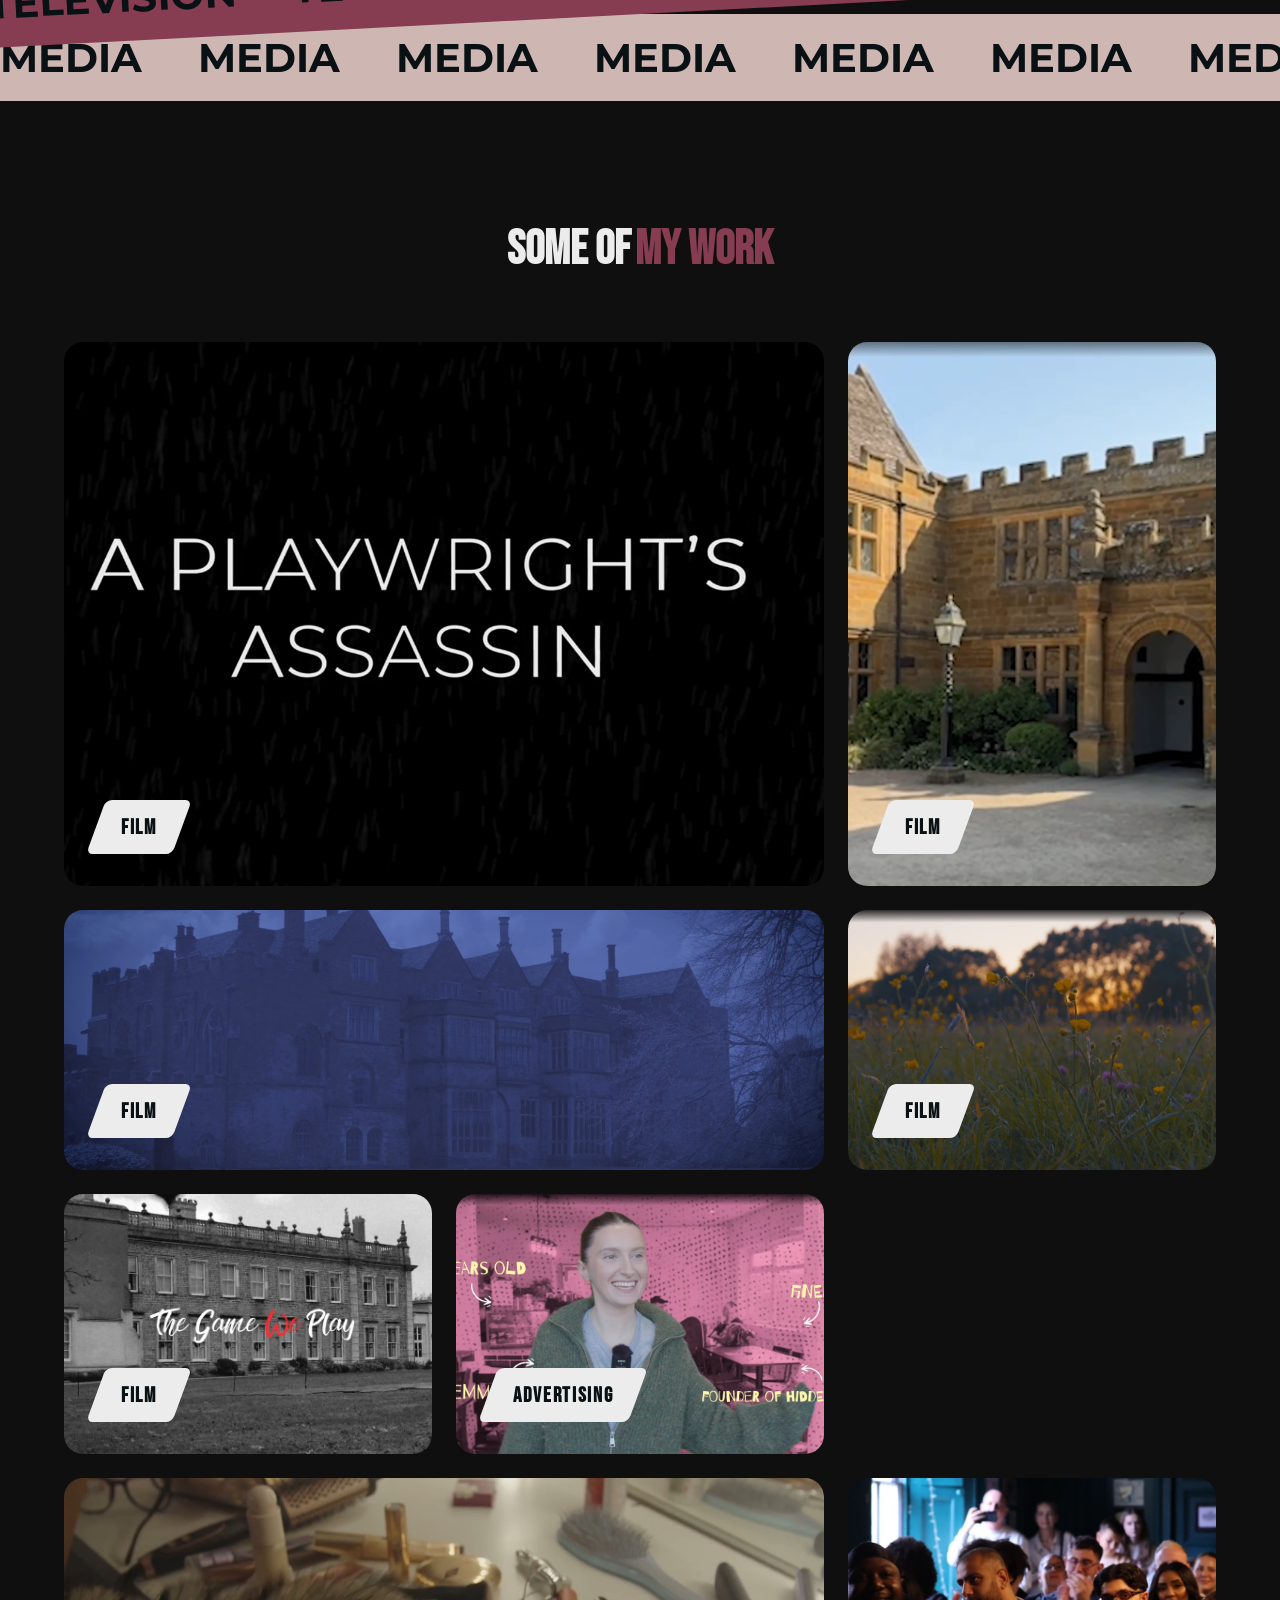
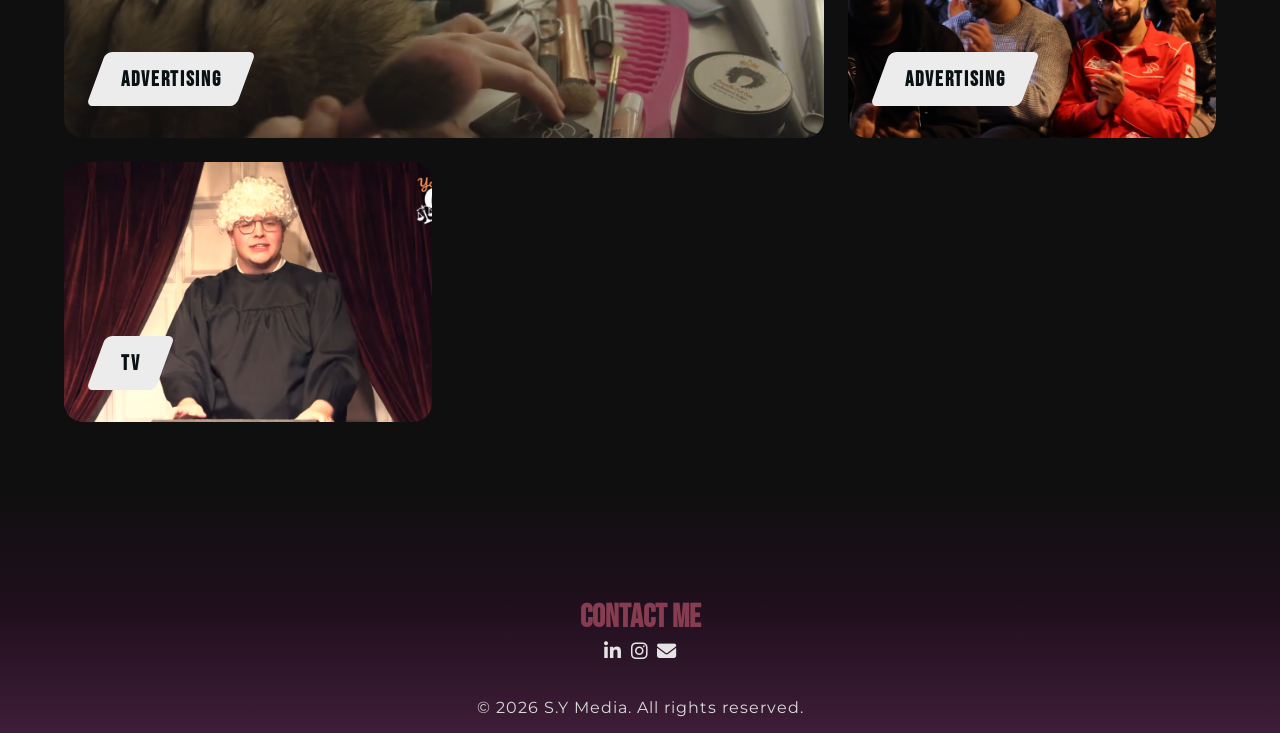
==== commit 0117d401: "added images to bttns and changed get in touch to download cv" ====
--- a/index.html
+++ b/index.html
@@ -29,14 +29,16 @@
             </div>
             <ul>
                 <li><a href="index.html" class="savina-navbar-mobile">Home</a></li>
+                <li><a href="advertising.html" class="underline-anim">Advertising</a></li>
+                <li><a href="tv.html" class="underline-anim">tv</a></li>
+                <li class="hide-mobile"><a href="index.html" class="savina-navbar">Savina</a></li>
                 <li><a href="film.html" class="underline-anim">Film</a></li>
-                <li><a href="advertising.html" class="underline-anim">Advertising</a></li>
-                <li class="hide-mobile"><a href="index.html" class="savina-navbar">Savina</a></li>
-                <li><a href="videography.html" class="underline-anim">videography</a></li>
                 <li><a href="about.html" class="underline-anim">About</a></li>
             </ul>
-            <div class="get-in-touch">
-                <a href="mailto:savina.yona@gmail.com">get in touch</a>
+            <div class="cv">
+                <a href="assets/Savina Yonashkova CV Production Manager.pdf" download="assets/Savina Yonashkova CV Production Manager.pdf">
+                    Download CV
+                </a>
             </div>
         </nav>
 
--- a/style.css
+++ b/style.css
@@ -86,7 +86,7 @@
     align-items: center;
 }
 
-.get-in-touch {
+.cv {
 
     position: relative;
     isolation: isolate;
@@ -98,7 +98,7 @@
     cursor: pointer;
 }
 
-.get-in-touch::before {
+.cv::before {
     content: "";
     position: absolute;
     inset: 0;
@@ -107,11 +107,11 @@
     z-index: 0;
 }
 
-.get-in-touch:hover::before {
+.cv:hover::before {
     background: #7c3b4c;
 }
 
-.get-in-touch a {
+.cv a {
     position: relative;
     color: white;
     z-index: 1;
@@ -275,7 +275,7 @@
 /* Headers without the background video */
 .hero-film,
 .hero-advertising,
-.hero-videography,
+.hero-tv,
 .hero-about {
     background: linear-gradient(180deg, #5e2a53, #30162b, #7e4372, #0f0f0f);
     height: min-content;
@@ -283,7 +283,7 @@
 
 .film,
 .advertising,
-.videography,
+.tv,
 .about {
     display: flex;
     flex-direction: column;
@@ -296,7 +296,7 @@
 
 .film h1,
 .advertising h1,
-.videography h1,
+.tv h1,
 .about h1 {
     font-family: "Montserrat", sans-serif;
     font-size: 3em;
@@ -319,7 +319,7 @@
     box-sizing: border-box;
 }
 
-.videography div {
+.tv div {
     display: flex;
     margin-top: 3%;
     align-items: center;
@@ -328,7 +328,7 @@
 
 .film iframe,
 .advertising iframe,
-.videography iframe {
+.tv iframe {
     width: 100%;
     aspect-ratio: 16 / 9;
     border-radius: 1em;
@@ -341,6 +341,7 @@
 .about-container {
     display: flex;
 
+    max-width: 50rem;
     width: 40%;
     margin: 3em 0;
     border: 2px solid #09111436;
@@ -726,11 +727,11 @@
 @media (max-width: 900px) {
 
     /* Navbar */
-    .get-in-touch {
+    .cv {
         display: none;
     }
 
-    /* .get-in-touch {
+    /* .cv {
         position: absolute;
         top: -2.5%;
         right: -10%;
@@ -739,7 +740,7 @@
         width: 6.5em;
     }
 
-    .get-in-touch a {
+    .cv a {
         font-size: .9em;
     } */
 
@@ -757,8 +758,7 @@
     }
 
     nav {
-
-        position: fixed;
+        position: absolute;
         flex-direction: column;
         align-items: flex-start;
         justify-content: center;
@@ -805,7 +805,7 @@
     /* BURGER ICON */
     .expand-nav,
     .retract-nav {
-        position: fixed;
+        position: absolute;
         top: 1.5rem;
         left: 1.5rem;
         height: 2em;
@@ -850,14 +850,14 @@
     /* Headers without the background video */
     .film,
     .advertising,
-    .videography,
+    .tv,
     .about {
         margin: 40% 0;
     }
 
     .film h1,
     .advertising h1,
-    .videography h1,
+    .tv h1,
     .about h1 {
         font-size: 2em;
     }
@@ -870,7 +870,7 @@
         grid-template-columns: 1fr;
     }
 
-    .videography iframe {
+    .tv iframe {
         margin-top: 1em;
         width: 100%;
         height: 100%;
@@ -931,6 +931,7 @@
 
     /* About */
     .about-container {
+        max-width: 30rem;
         width: 80%;
     }
 
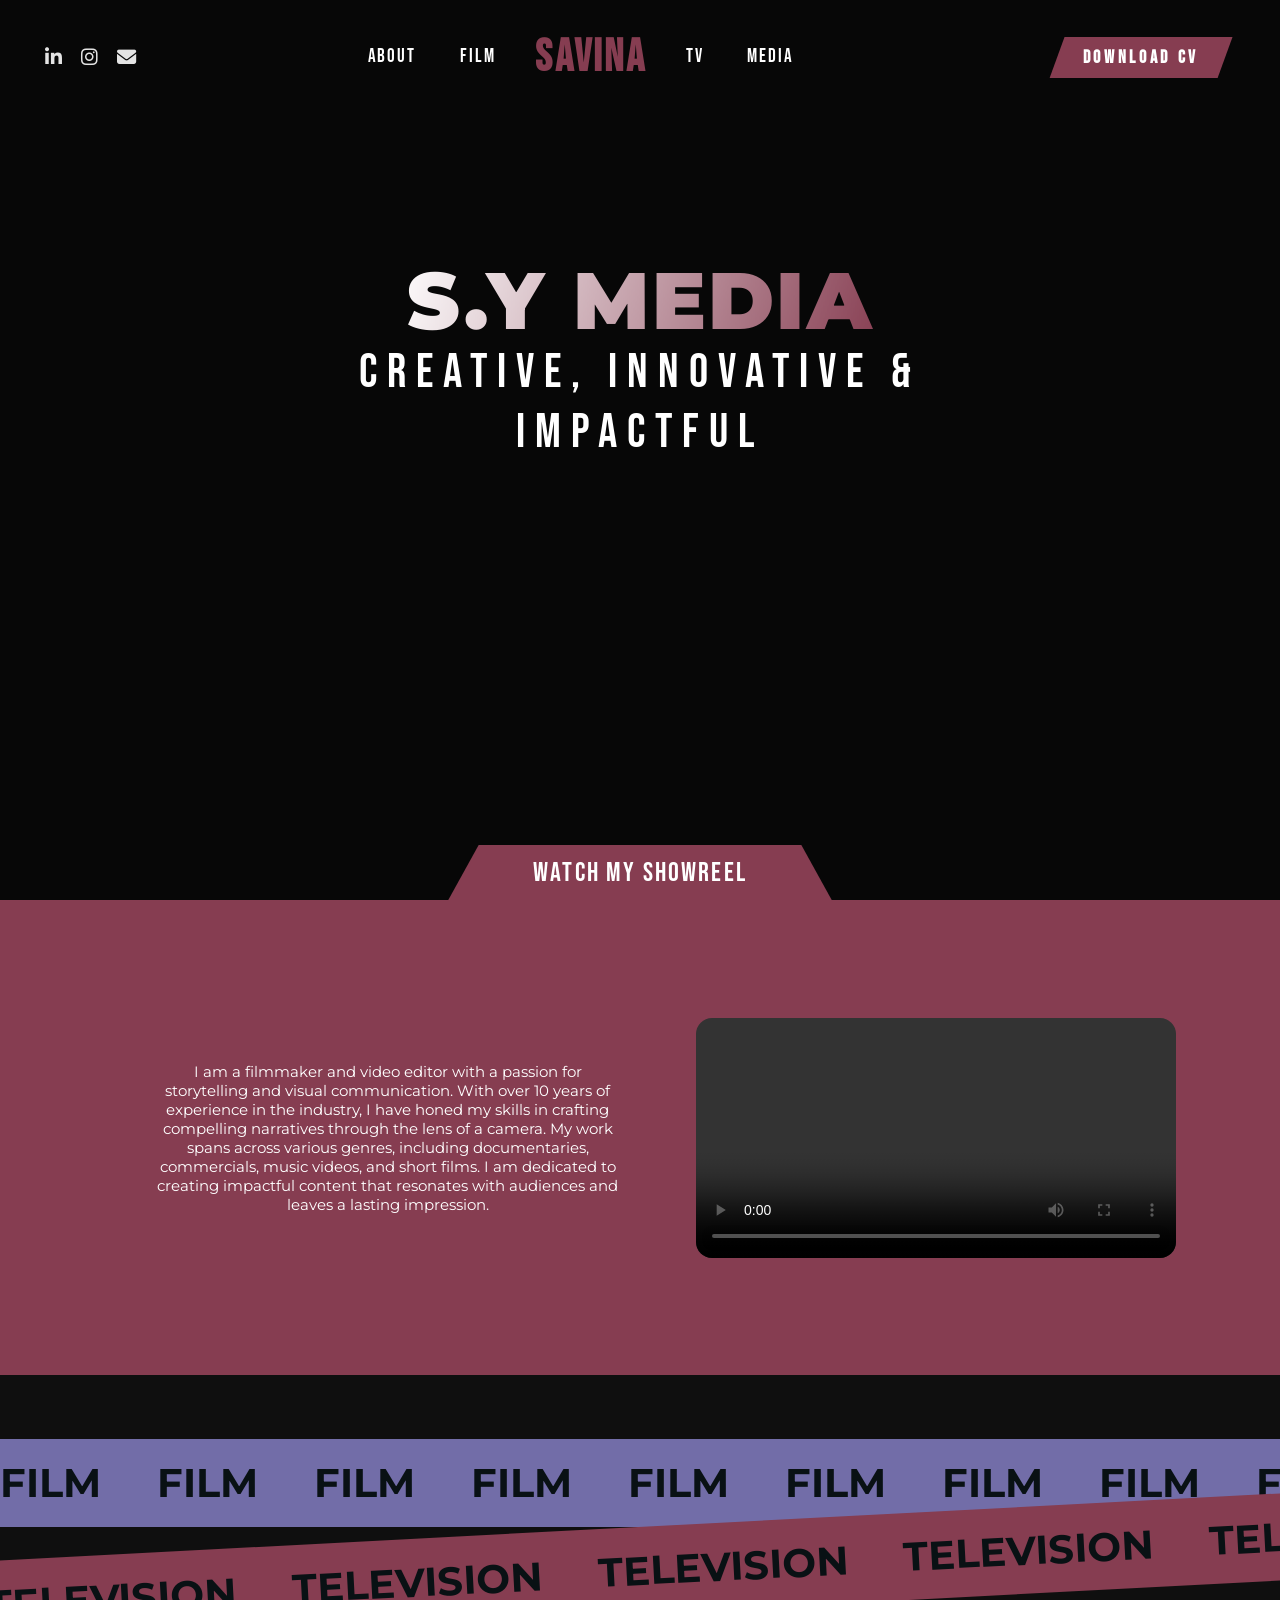
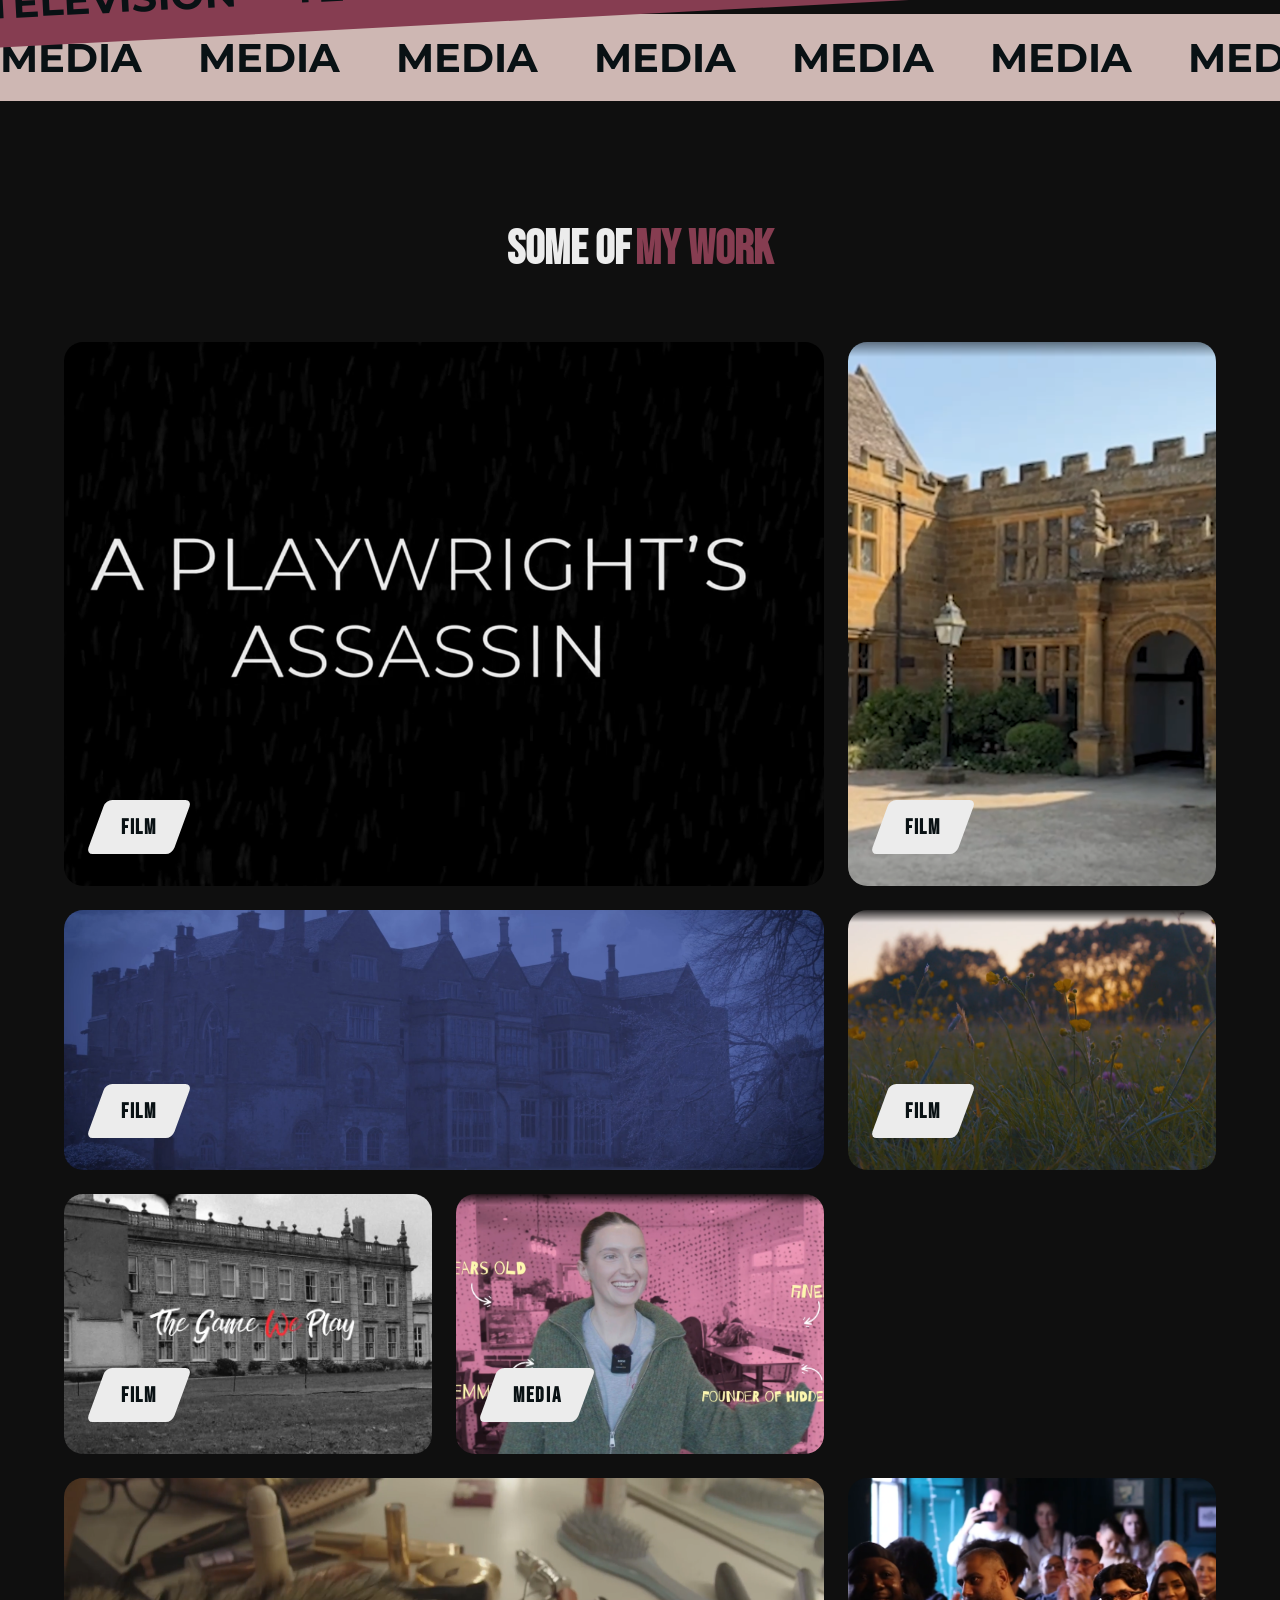
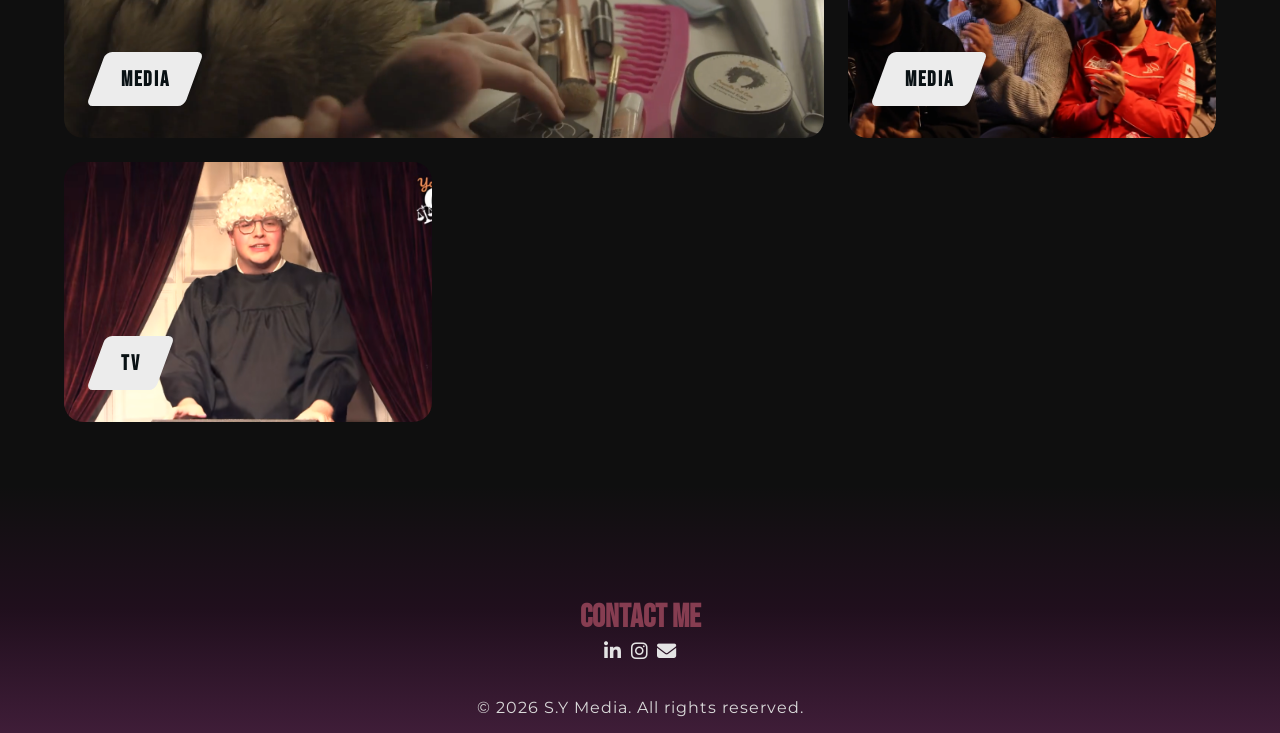
==== commit 2b18ffb5: "." ====
--- a/index.html
+++ b/index.html
@@ -14,7 +14,7 @@
 
     <div class="hero">
         <video autoplay muted loop playsinline id="bg-video">
-            <source src="./assets/background video/showreel boza.mp4" type="video/mp4">
+            <source src="./assets/background video/showreel.mp4" type="video/mp4">
         </video>
 
         <nav>
@@ -29,14 +29,15 @@
             </div>
             <ul>
                 <li><a href="index.html" class="savina-navbar-mobile">Home</a></li>
-                <li><a href="advertising.html" class="underline-anim">Advertising</a></li>
+                <li><a href="about.html" class="underline-anim">About</a></li>
+                <li><a href="film.html" class="underline-anim">Film</a></li>
+                <li class="hide-mobile"><a href="index.html" class="savina-navbar">Savina</a></li>
                 <li><a href="tv.html" class="underline-anim">tv</a></li>
-                <li class="hide-mobile"><a href="index.html" class="savina-navbar">Savina</a></li>
-                <li><a href="film.html" class="underline-anim">Film</a></li>
-                <li><a href="about.html" class="underline-anim">About</a></li>
+                <li><a href="media.html" class="underline-anim">media</a></li>
             </ul>
             <div class="cv">
-                <a href="assets/Savina Yonashkova CV Production Manager.pdf" download="assets/Savina Yonashkova CV Production Manager.pdf">
+                <a href="assets/Savina Yonashkova CV Production Manager.pdf"
+                    download="assets/Savina Yonashkova CV Production Manager.pdf">
                     Download CV
                 </a>
             </div>
@@ -64,14 +65,13 @@
                 leaves a lasting impression.
             </p>
             <video controls>
-                <source src="./assets/background video/showreel boza.mp4" type="video/mp4">
+                <source src="./assets/background video/showreel.mp4" type="video/mp4">
             </video>
         </div>
     </aside>
 
 
     <main>
-
         <div class="banners">
             <div class="banner banner-right">
                 <div class="track">
--- a/style.css
+++ b/style.css
@@ -25,6 +25,13 @@
     position: relative;
     height: 100vh;
     overflow: hidden;
+}
+
+.hero::after {
+    content: "";
+    position: absolute;
+    inset: 0;
+    background: rgba(0, 0, 0, 0.562);
 }
 
 #bg-video {
@@ -274,7 +281,7 @@
 
 /* Headers without the background video */
 .hero-film,
-.hero-advertising,
+.hero-media,
 .hero-tv,
 .hero-about {
     background: linear-gradient(180deg, #5e2a53, #30162b, #7e4372, #0f0f0f);
@@ -282,7 +289,7 @@
 }
 
 .film,
-.advertising,
+.media,
 .tv,
 .about {
     display: flex;
@@ -295,7 +302,7 @@
 }
 
 .film h1,
-.advertising h1,
+.media h1,
 .tv h1,
 .about h1 {
     font-family: "Montserrat", sans-serif;
@@ -307,7 +314,7 @@
 }
 
 .film div,
-.advertising div {
+.media div {
     width: 50%;
     margin: 3% auto 0;
 
@@ -327,7 +334,7 @@
 }
 
 .film iframe,
-.advertising iframe,
+.media iframe,
 .tv iframe {
     width: 100%;
     aspect-ratio: 16 / 9;
@@ -849,21 +856,21 @@
 
     /* Headers without the background video */
     .film,
-    .advertising,
+    .media,
     .tv,
     .about {
         margin: 40% 0;
     }
 
     .film h1,
-    .advertising h1,
+    .media h1,
     .tv h1,
     .about h1 {
         font-size: 2em;
     }
 
     .film div,
-    .advertising div {
+    .media div {
         width: 100%;
         margin: 5% 0;
 
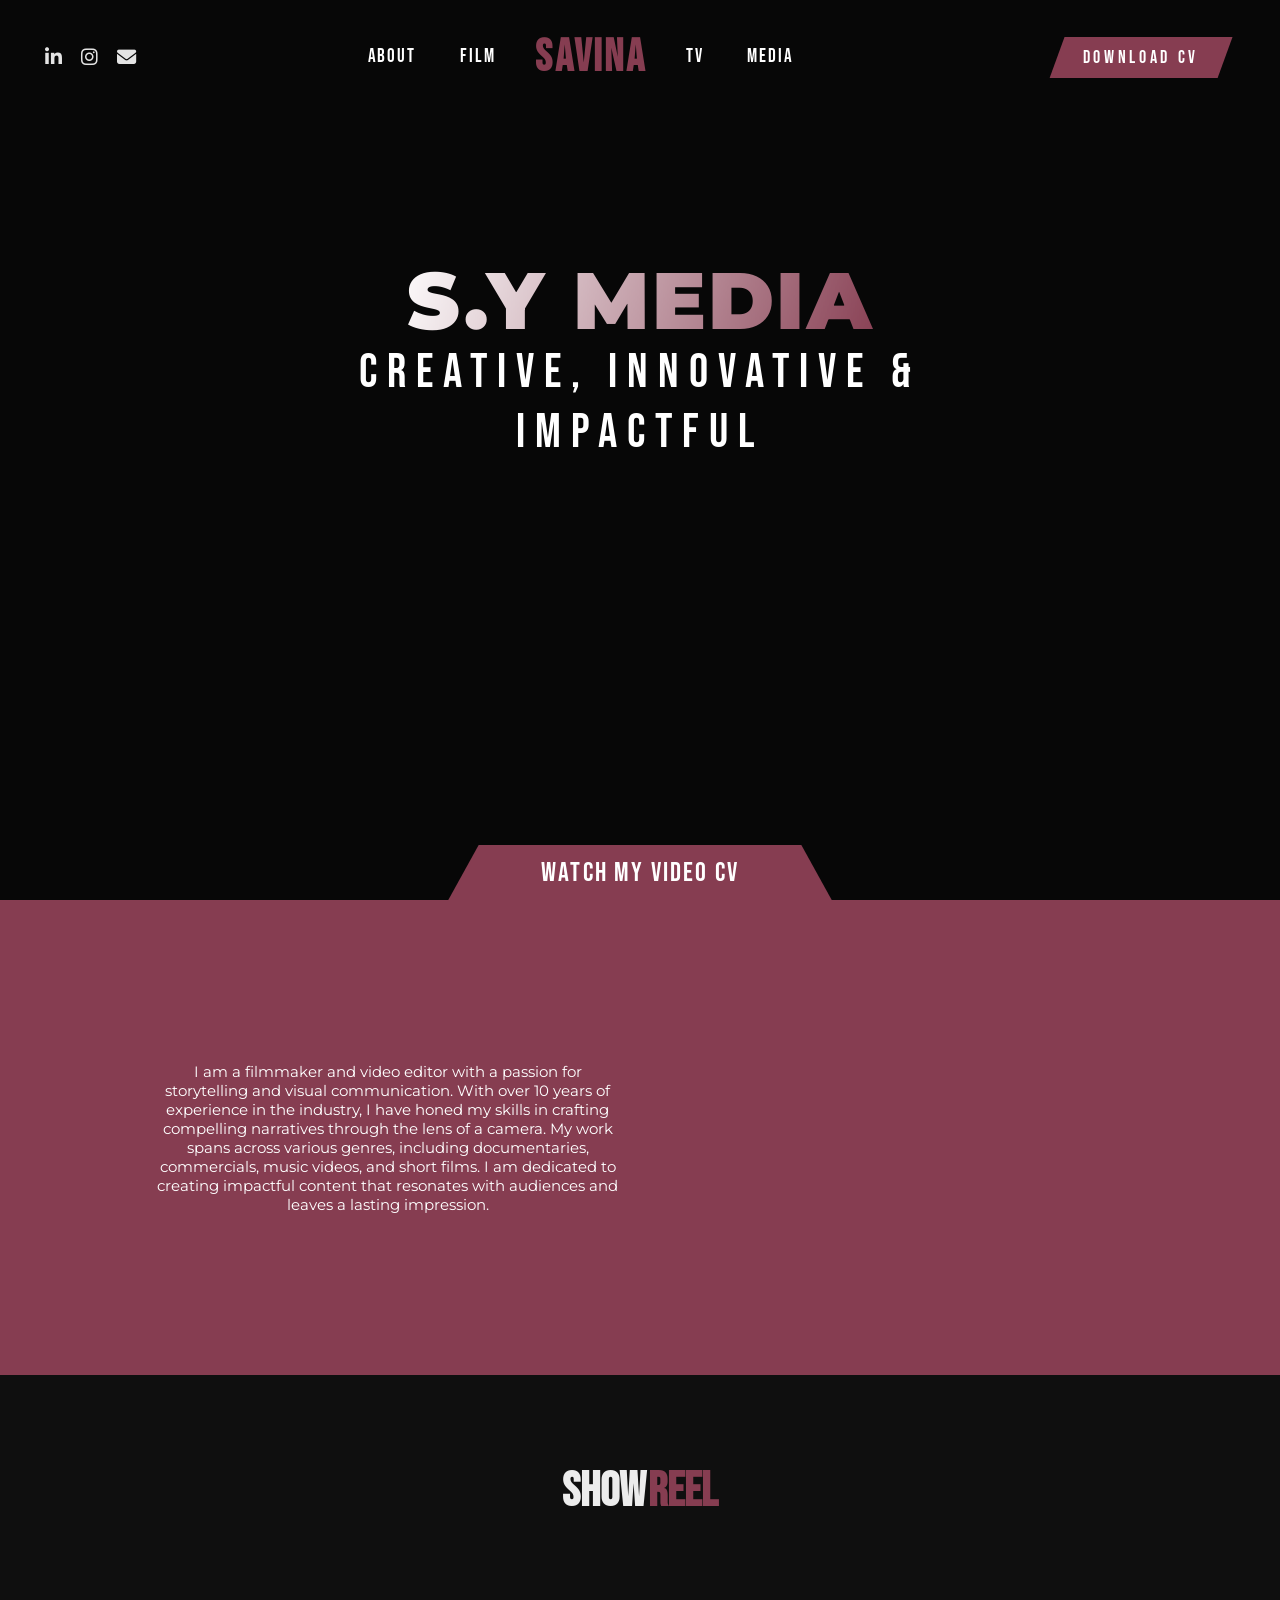
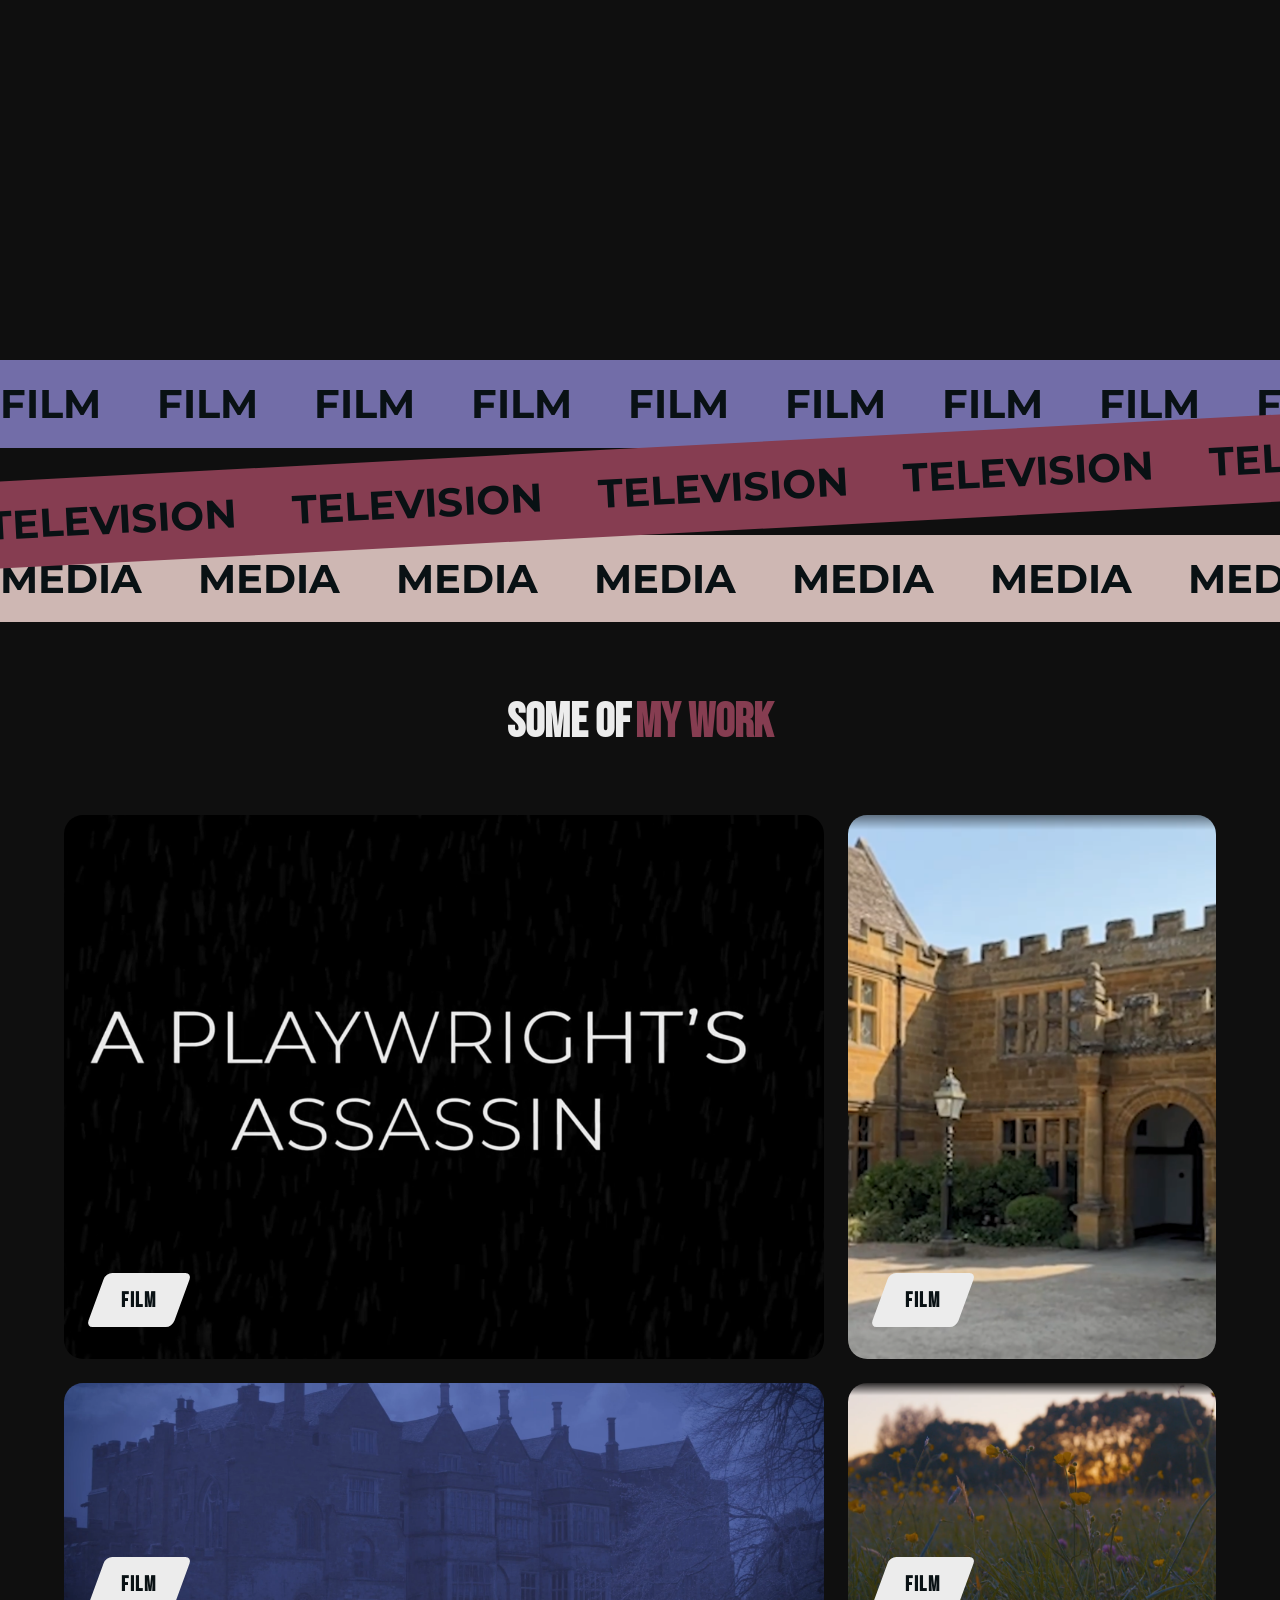
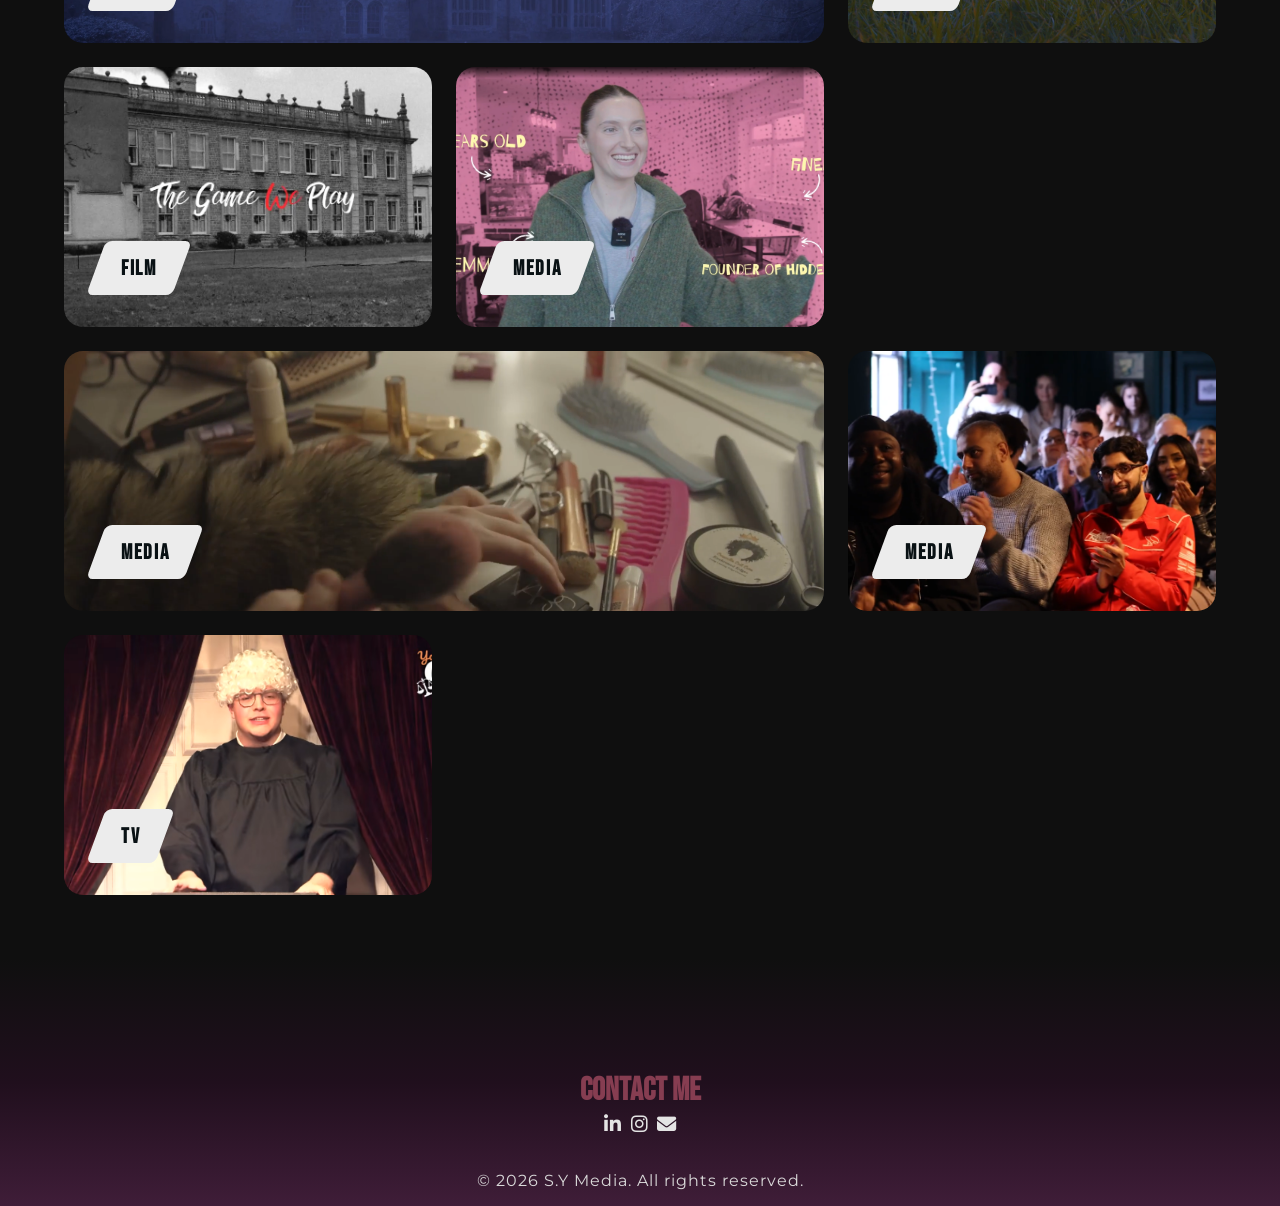
==== commit dba6267a: "changed some layouts and added descriptions below videos" ====
--- a/index.html
+++ b/index.html
@@ -54,7 +54,7 @@
 
     <aside>
         <div class="ad-bttn" onclick="slowScroll(event, 'aside-card')">
-            <a href="#aside-card">watch my showreel</a>
+            <a href="#aside-card">watch my video cv</a>
         </div>
         <div id="aside-card">
             <p>
@@ -64,14 +64,31 @@
                 videos, and short films. I am dedicated to creating impactful content that resonates with audiences and
                 leaves a lasting impression.
             </p>
-            <video controls>
-                <source src="./assets/background video/showreel.mp4" type="video/mp4">
-            </video>
+            <iframe id="kmsembed-0_iikx4snm"
+                src="https://mymedia.northampton.ac.uk/embed/secure/iframe/entryId/0_iikx4snm/uiConfId/23458795/st/0"
+                class="kmsembed" allow="autoplay *; fullscreen *; encrypted-media *"
+                referrerPolicy="no-referrer-when-downgrade"
+                sandbox="allow-downloads allow-forms allow-same-origin allow-scripts allow-top-navigation allow-pointer-lock allow-popups allow-modals allow-orientation-lock allow-popups-to-escape-sandbox allow-presentation allow-top-navigation-by-user-activation"
+                title="showreel rf music.mp4"></iframe>
         </div>
     </aside>
 
 
     <main>
+        <div class="showreel">
+            <div class="showreel-title">
+                <h1>show</h1>
+                <h1>reel</h1>
+            </div>
+            <iframe id="kmsembed-0_iikx4snm"
+                src="https://mymedia.northampton.ac.uk/embed/secure/iframe/entryId/0_iikx4snm/uiConfId/23458795/st/0"
+                class="kmsembed" allow="autoplay *; fullscreen *; encrypted-media *"
+                referrerPolicy="no-referrer-when-downgrade"
+                sandbox="allow-downloads allow-forms allow-same-origin allow-scripts allow-top-navigation allow-pointer-lock allow-popups allow-modals allow-orientation-lock allow-popups-to-escape-sandbox allow-presentation allow-top-navigation-by-user-activation"
+                title="showreel rf music.mp4"></iframe>
+        </div>
+
+
         <div class="banners">
             <div class="banner banner-right">
                 <div class="track">
--- a/style.css
+++ b/style.css
@@ -122,6 +122,7 @@
     position: relative;
     color: white;
     z-index: 1;
+    font-weight: 500;
 }
 
 .savina-navbar {
@@ -314,23 +315,15 @@
 }
 
 .film div,
-.media div {
-    width: 50%;
-    margin: 3% auto 0;
-
-    display: grid;
-    grid-template-columns: repeat(auto-fit, minmax(280px, 1fr));
-    gap: 3em;
-
-    padding: 0 1rem;
-    box-sizing: border-box;
-}
-
+.media div,
 .tv div {
     display: flex;
     margin-top: 3%;
-    align-items: center;
-    justify-content: center;
+    max-width: 50rem;
+    width: 80%;
+    align-items: center;
+    justify-content: center;
+    flex-direction: column;
 }
 
 .film iframe,
@@ -342,6 +335,7 @@
     cursor: pointer;
     border: none;
 }
+
 
 
 /* About */
@@ -367,6 +361,9 @@
     justify-content: center;
 }
 
+.film div p,
+.media div p,
+.tv div p,
 .about-writing p {
     font-family: "Montserrat", sans-serif;
     text-align: center;
@@ -376,6 +373,13 @@
     font-size: clamp(.9em, 1.2vw, 1.15em);
     font-weight: 400;
     max-width: 800px;
+}
+
+.film div p,
+.media div p,
+.tv div p {
+    margin: 2em 0;
+    margin-bottom: 20%;
 }
 
 
@@ -539,20 +543,47 @@
 
 
 /* Work Title */
-.work-title {
-    margin-top: 5em;
+.work-title,
+.showreel-title {
+    margin-top: 3em;
     display: flex;
     flex-direction: row;
     justify-content: center;
     align-items: center;
     font-size: 1.5em;
     gap: .2em;
-}
-
+    margin-bottom: 1em;
+}
+
+.showreel-title {
+    gap: .1em;
+}
+
+.showreel {
+    margin: 1em 0;
+    margin-bottom: 8em;
+    display: flex;
+    flex-direction: column;
+    align-items: center;
+    justify-content: center;
+}
+
+.showreel iframe,
+#aside-card iframe {
+    max-width: 50rem;
+    width: 40%;
+    aspect-ratio: 16 / 9;
+    border-radius: 1em;
+    cursor: pointer;
+    border: none;
+}
+
+.showreel h1:nth-child(1),
 .work-title h1:nth-child(1) {
     color: #ececec;
 }
 
+.showreel h1:nth-child(2),
 .work-title h1:nth-child(2) {
     color: var(--accent-color);
 }
@@ -735,21 +766,18 @@
 
     /* Navbar */
     .cv {
-        display: none;
-    }
-
-    /* .cv {
         position: absolute;
         top: -2.5%;
-        right: -10%;
+        right: -5%;
 
         z-index: -1;
         width: 6.5em;
     }
 
     .cv a {
-        font-size: .9em;
-    } */
+        font-size: .8em;
+        font-weight: 400;
+    }
 
     .retract-nav {
         display: none;
@@ -871,10 +899,8 @@
 
     .film div,
     .media div {
-        width: 100%;
+        width: 80%;
         margin: 5% 0;
-
-        grid-template-columns: 1fr;
     }
 
     .tv iframe {
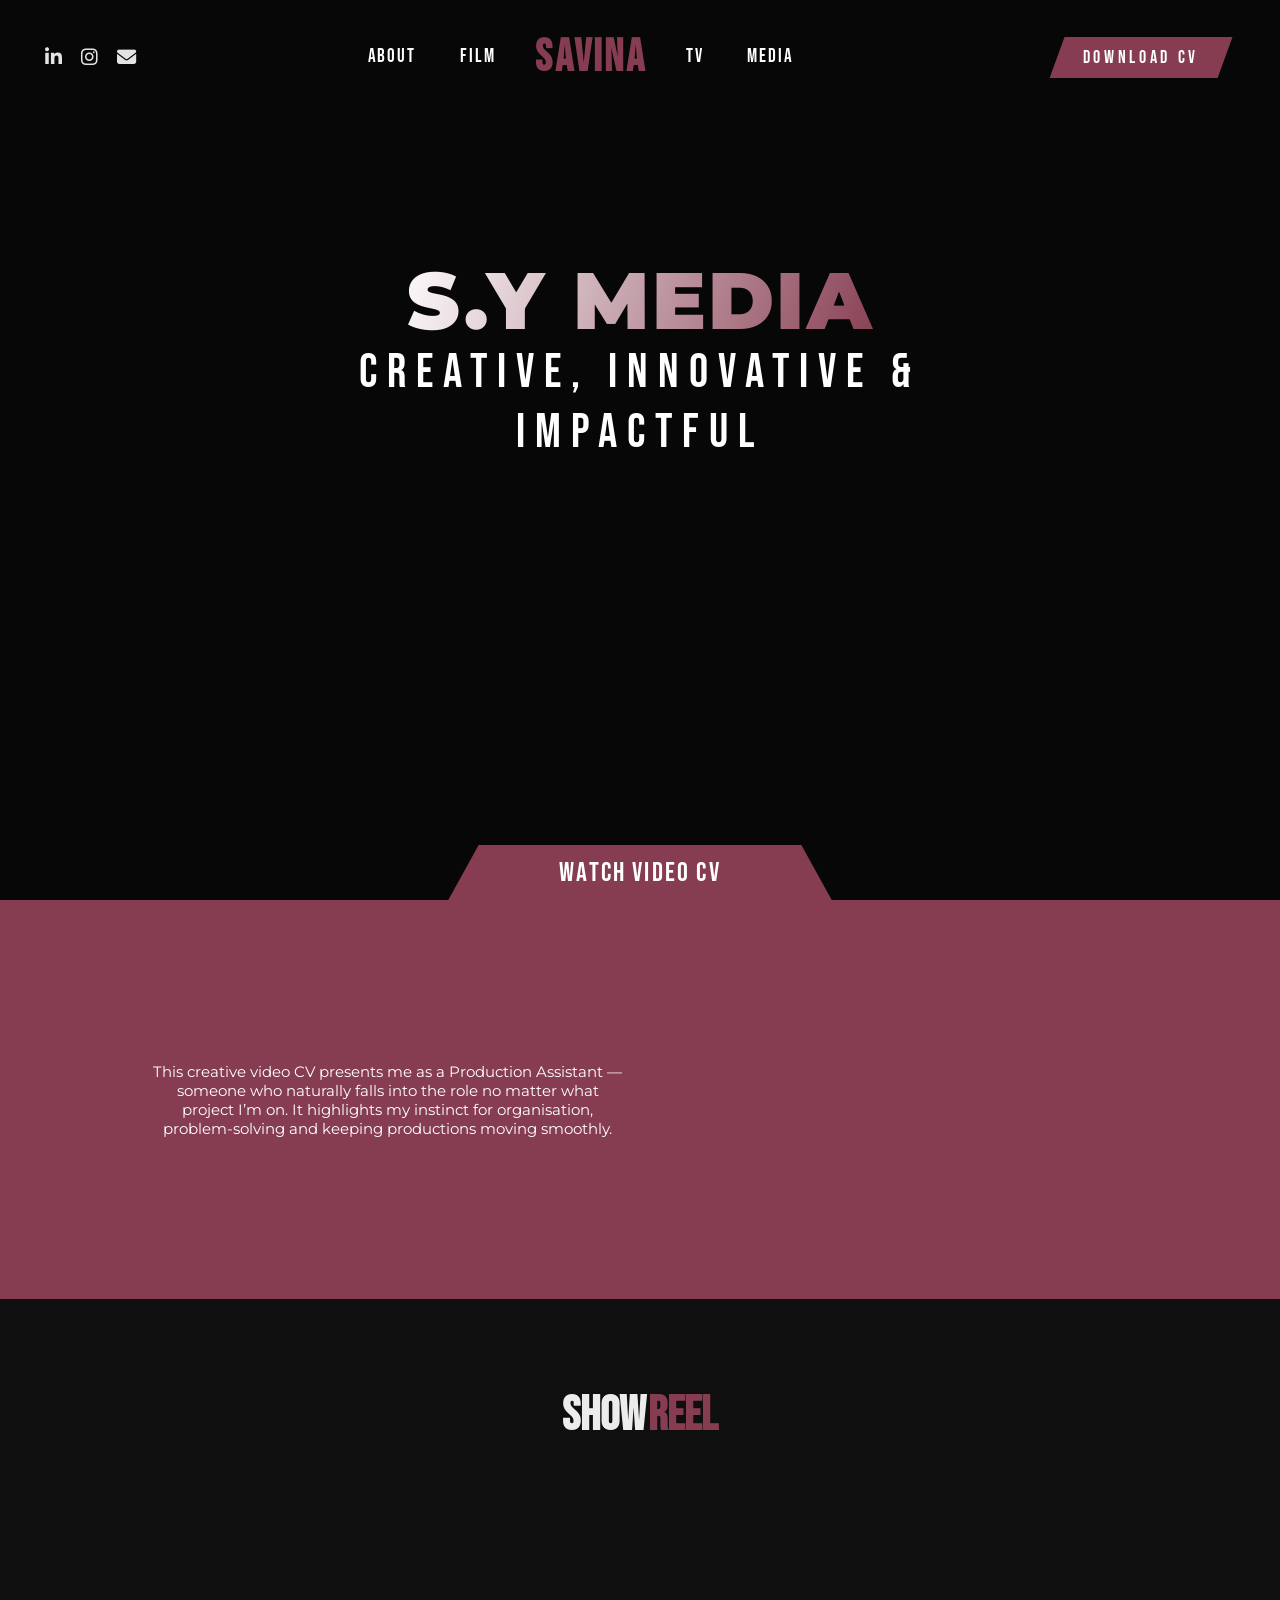
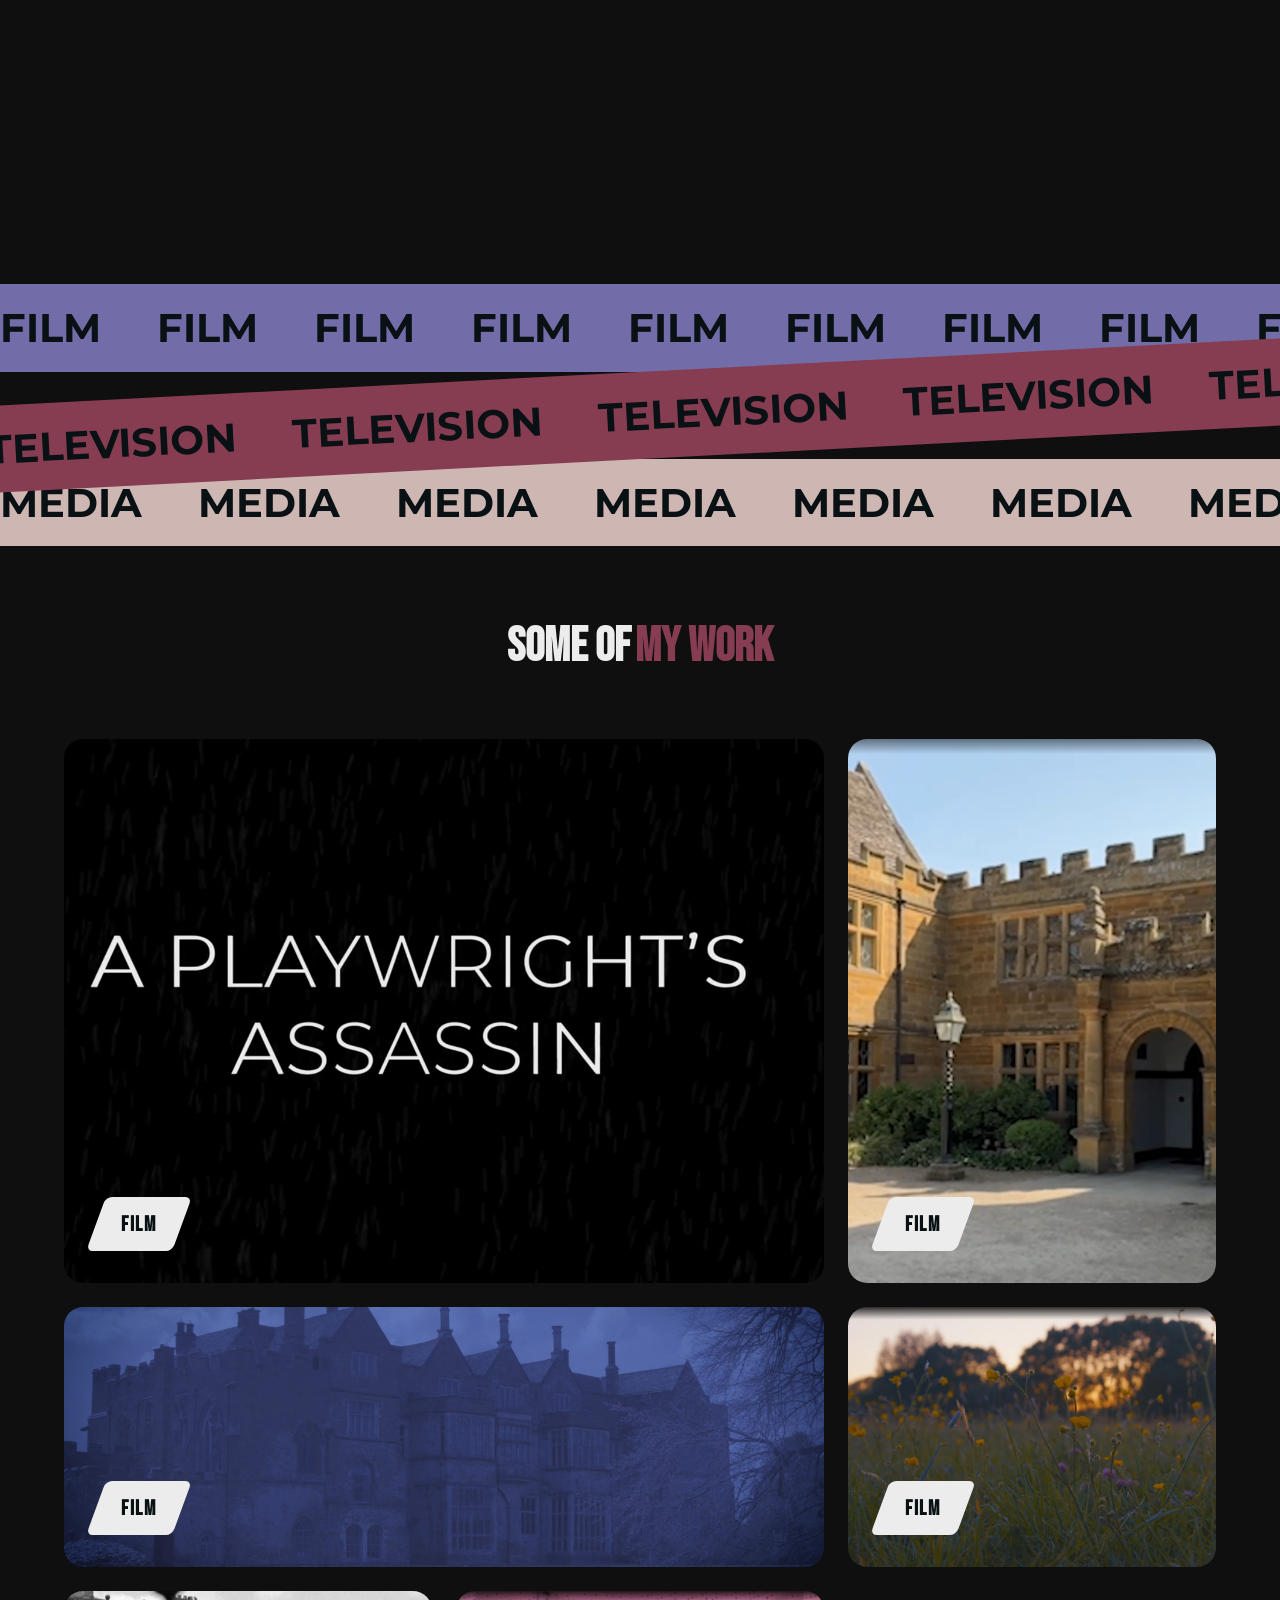
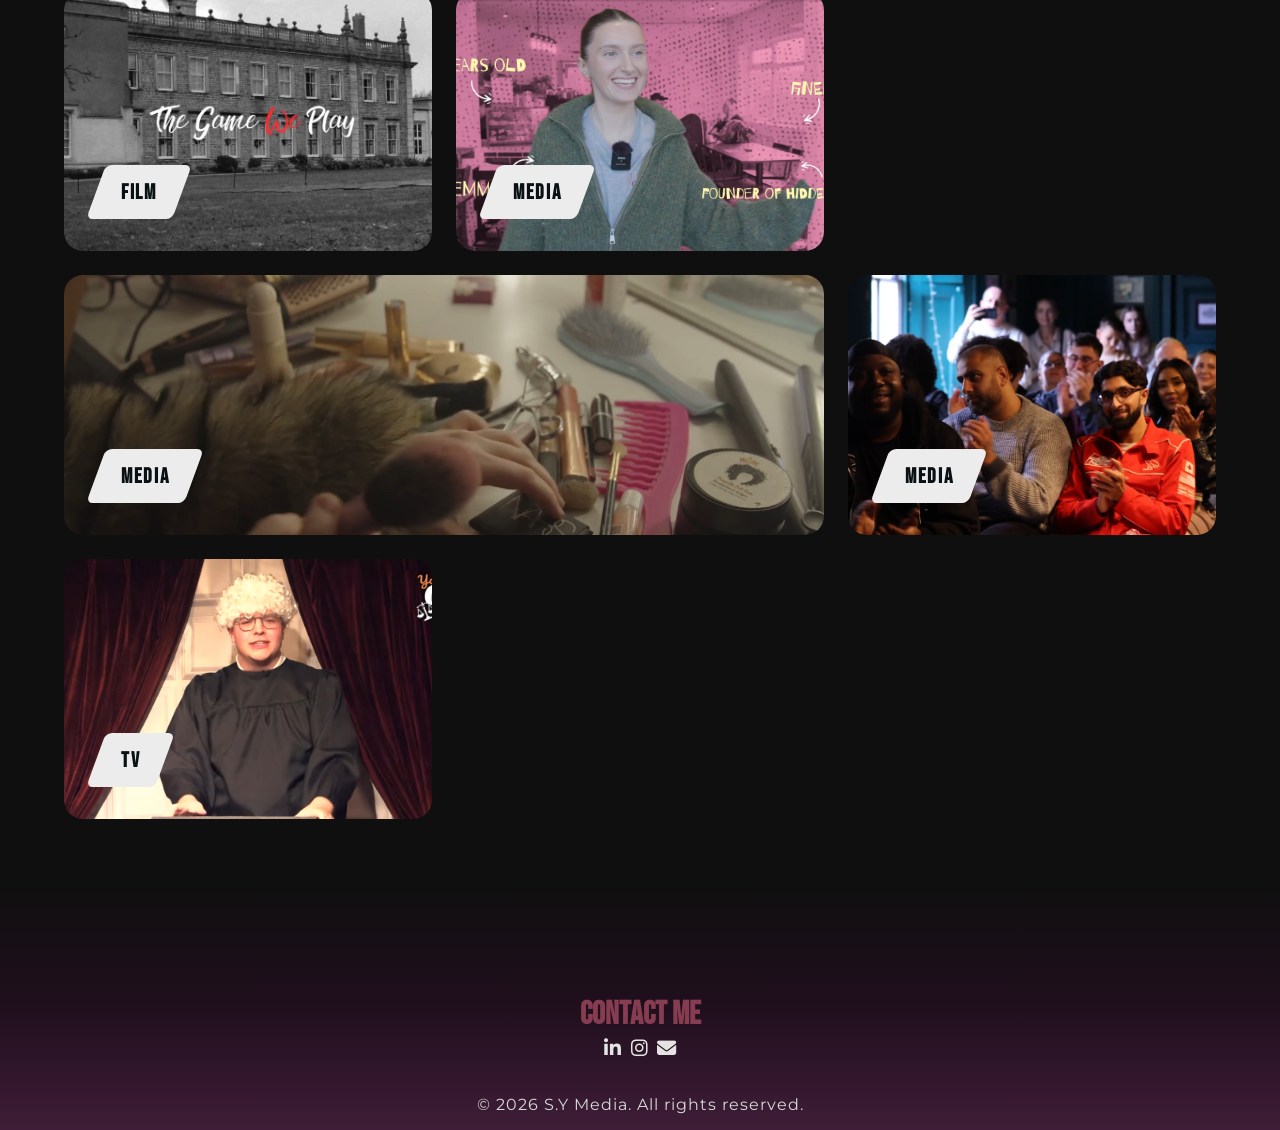
==== commit 5ad89fb2: "added more content and fixed aside card iframe size issues" ====
--- a/index.html
+++ b/index.html
@@ -54,15 +54,13 @@
 
     <aside>
         <div class="ad-bttn" onclick="slowScroll(event, 'aside-card')">
-            <a href="#aside-card">watch my video cv</a>
+            <a href="#aside-card">watch video cv</a>
         </div>
         <div id="aside-card">
             <p>
-                I am a filmmaker and video editor with a passion for storytelling and visual communication. With over 10
-                years of experience in the industry, I have honed my skills in crafting compelling narratives through
-                the lens of a camera. My work spans across various genres, including documentaries, commercials, music
-                videos, and short films. I am dedicated to creating impactful content that resonates with audiences and
-                leaves a lasting impression.
+                This creative video CV presents me as a Production Assistant — someone who naturally falls into the role
+                no matter what project I’m on. It highlights my instinct for organisation, problem‑solving and keeping
+                productions moving smoothly.
             </p>
             <iframe id="kmsembed-0_iikx4snm"
                 src="https://mymedia.northampton.ac.uk/embed/secure/iframe/entryId/0_iikx4snm/uiConfId/23458795/st/0"
--- a/style.css
+++ b/style.css
@@ -336,6 +336,9 @@
     border: none;
 }
 
+.tv iframe {
+    width: 75%;
+}
 
 
 /* About */
@@ -428,11 +431,13 @@
     font-weight: 400;
 }
 
-#aside-card video {
-    width: 30em;
+aside iframe {
+    max-width: 50rem;
+    width: 65%;
+    aspect-ratio: 16 / 9;
     border-radius: 1em;
-    margin-left: 3em;
     cursor: pointer;
+    border: none;
 }
 
 .ad-bttn {
@@ -568,8 +573,7 @@
     justify-content: center;
 }
 
-.showreel iframe,
-#aside-card iframe {
+.showreel iframe {
     max-width: 50rem;
     width: 40%;
     aspect-ratio: 16 / 9;
@@ -761,6 +765,7 @@
 
 
 
+
 /* Mobile */
 @media (max-width: 900px) {
 
@@ -897,11 +902,15 @@
         font-size: 2em;
     }
 
+    .showreel iframe,
     .film div,
     .media div {
         width: 80%;
         margin: 5% 0;
     }
+    .showreel iframe{
+        margin: 0;
+    }
 
     .tv iframe {
         margin-top: 1em;
@@ -912,7 +921,6 @@
 
 
     /* Aside */
-
     #aside-card {
         width: 100%;
         grid-template-columns: 1fr;
@@ -926,15 +934,6 @@
         width: 90%;
     }
 
-    #aside-card video {
-        width: 100%;
-        max-width: 22rem;
-        height: auto;
-        margin: 0 auto;
-        display: block;
-        border-radius: 1em;
-    }
-
     .ad-bttn {
         position: absolute;
         top: 0;
@@ -1000,7 +999,8 @@
         width: 80%;
         grid-template-columns: 1fr;
         gap: 3rem;
-        margin: 4em 0em;
+        margin: 1em 0em;
+        margin-bottom: 3em;
     }
 
 
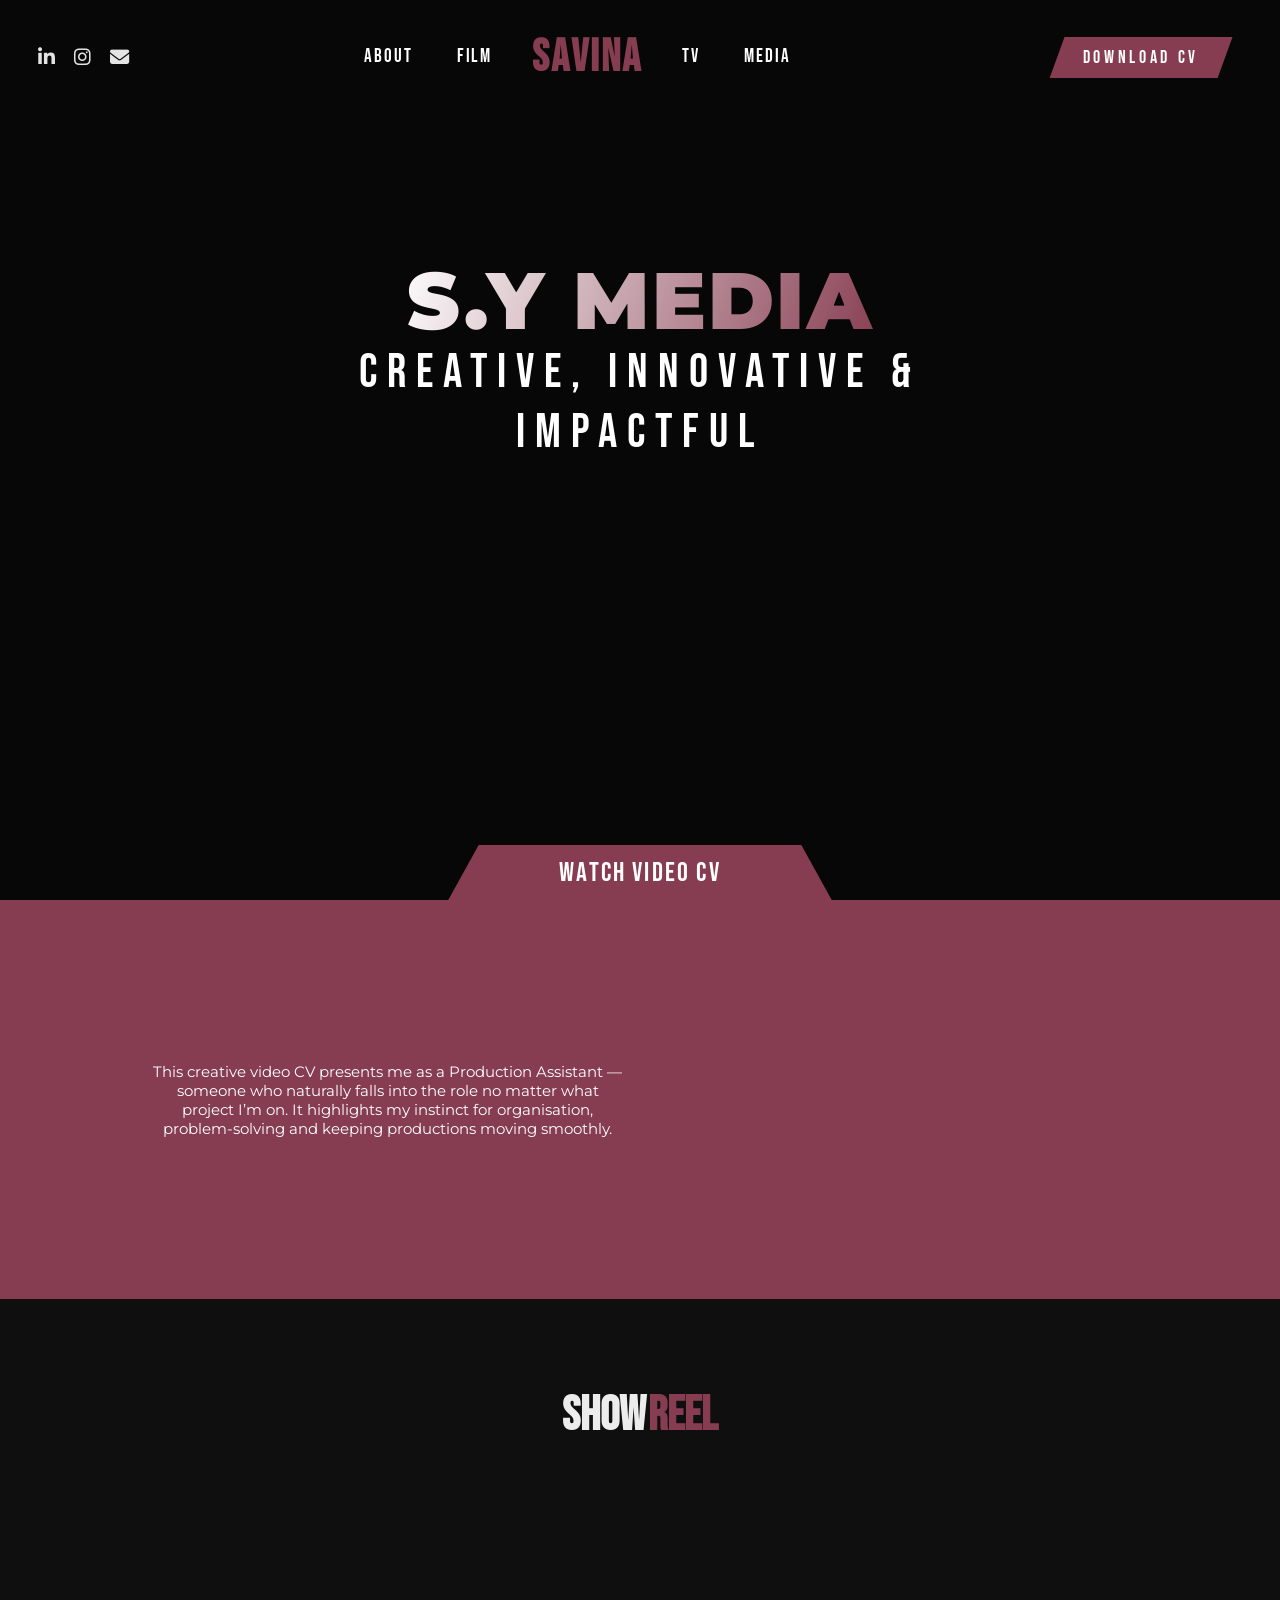
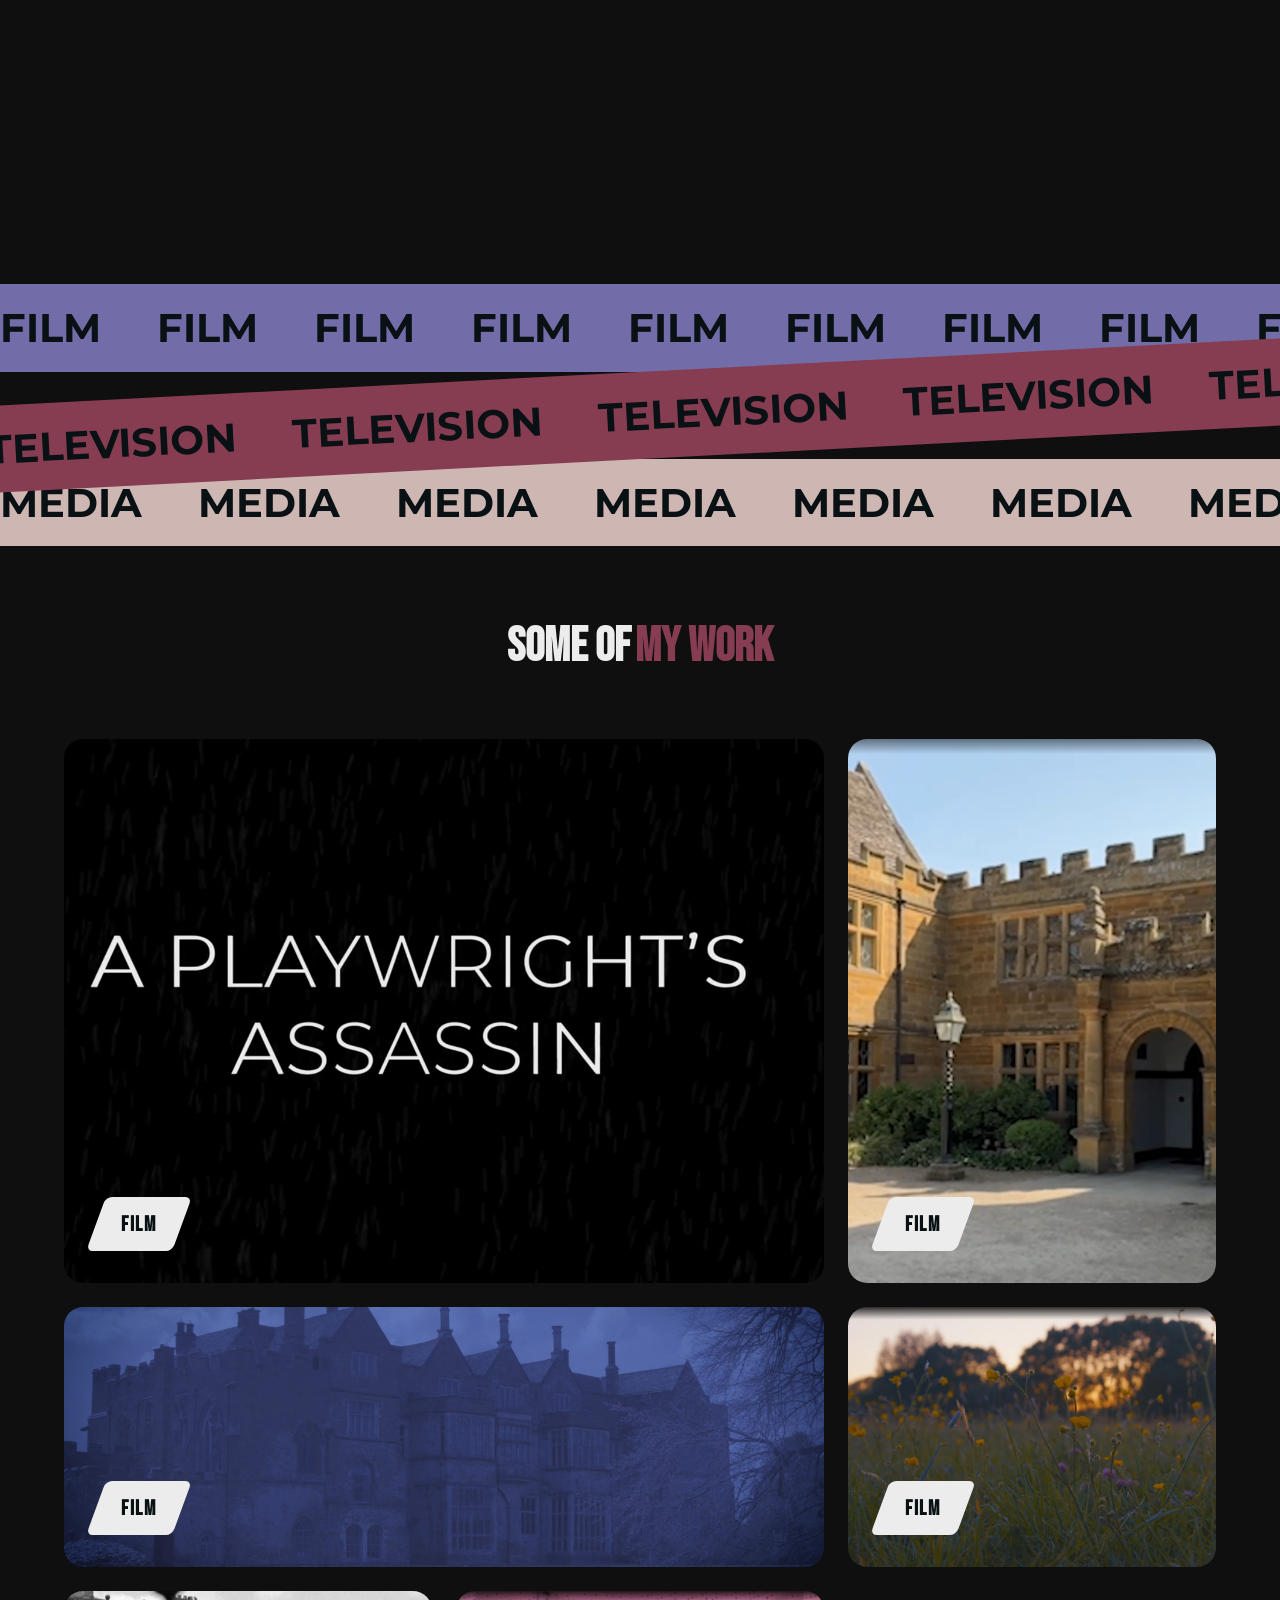
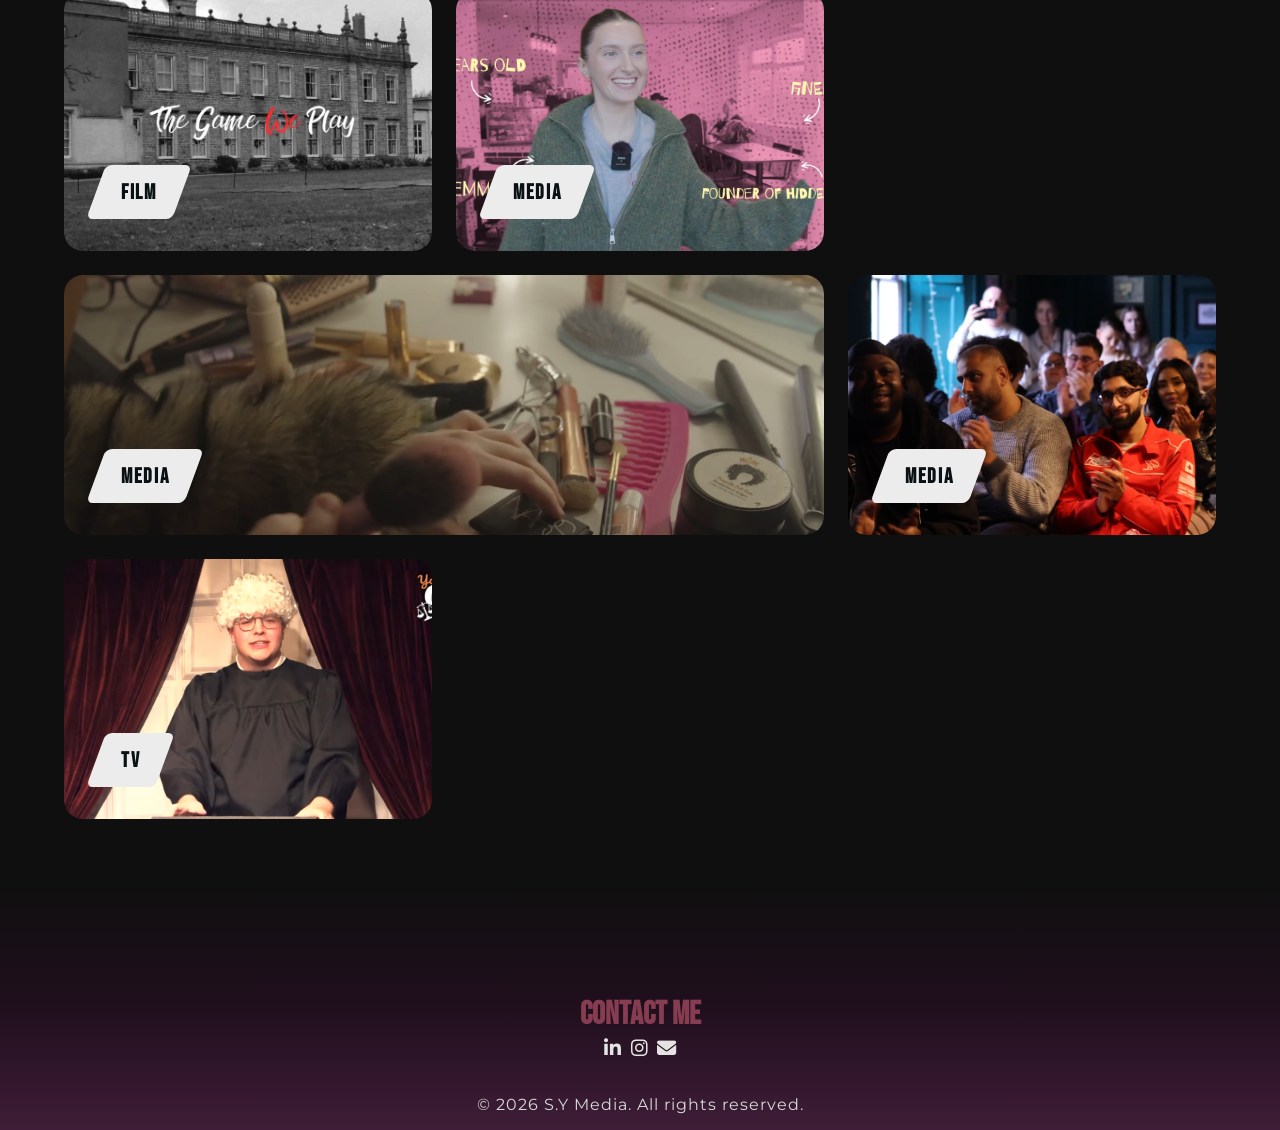
==== commit 2be941f4: "fixed mobile navbar covering iframe issue" ====
--- a/index.html
+++ b/index.html
@@ -17,8 +17,8 @@
             <source src="./assets/background video/showreel.mp4" type="video/mp4">
         </video>
 
+        <a class="expand-nav"></a>
         <nav>
-            <a class="expand-nav"></a>
             <a class="retract-nav"></a>
             <div class="icons">
                 <a href="https://www.linkedin.com/in/savina-y/" target="_blank"><i
--- a/style.css
+++ b/style.css
@@ -775,7 +775,7 @@
         top: -2.5%;
         right: -5%;
 
-        z-index: -1;
+        pointer-events: auto;
         width: 6.5em;
     }
 
@@ -798,6 +798,7 @@
     }
 
     nav {
+        pointer-events: none;
         position: absolute;
         flex-direction: column;
         align-items: flex-start;
@@ -811,6 +812,7 @@
         position: absolute;
         inset: 0;
         background-color: #36151eee;
+        z-index: 1;
 
         transform: translateX(-100%);
         transition: transform 0.4s ease-in-out;
@@ -834,6 +836,9 @@
         transform: translateX(0);
     }
 
+    nav.open {
+        pointer-events: auto;
+    }
     nav.open ul {
         transform: translateX(0);
     }
@@ -850,6 +855,7 @@
         left: 1.5rem;
         height: 2em;
         width: 2.5em;
+        z-index: 2000;
         border-top: .35em solid white;
         border-bottom: .35em solid white;
     }
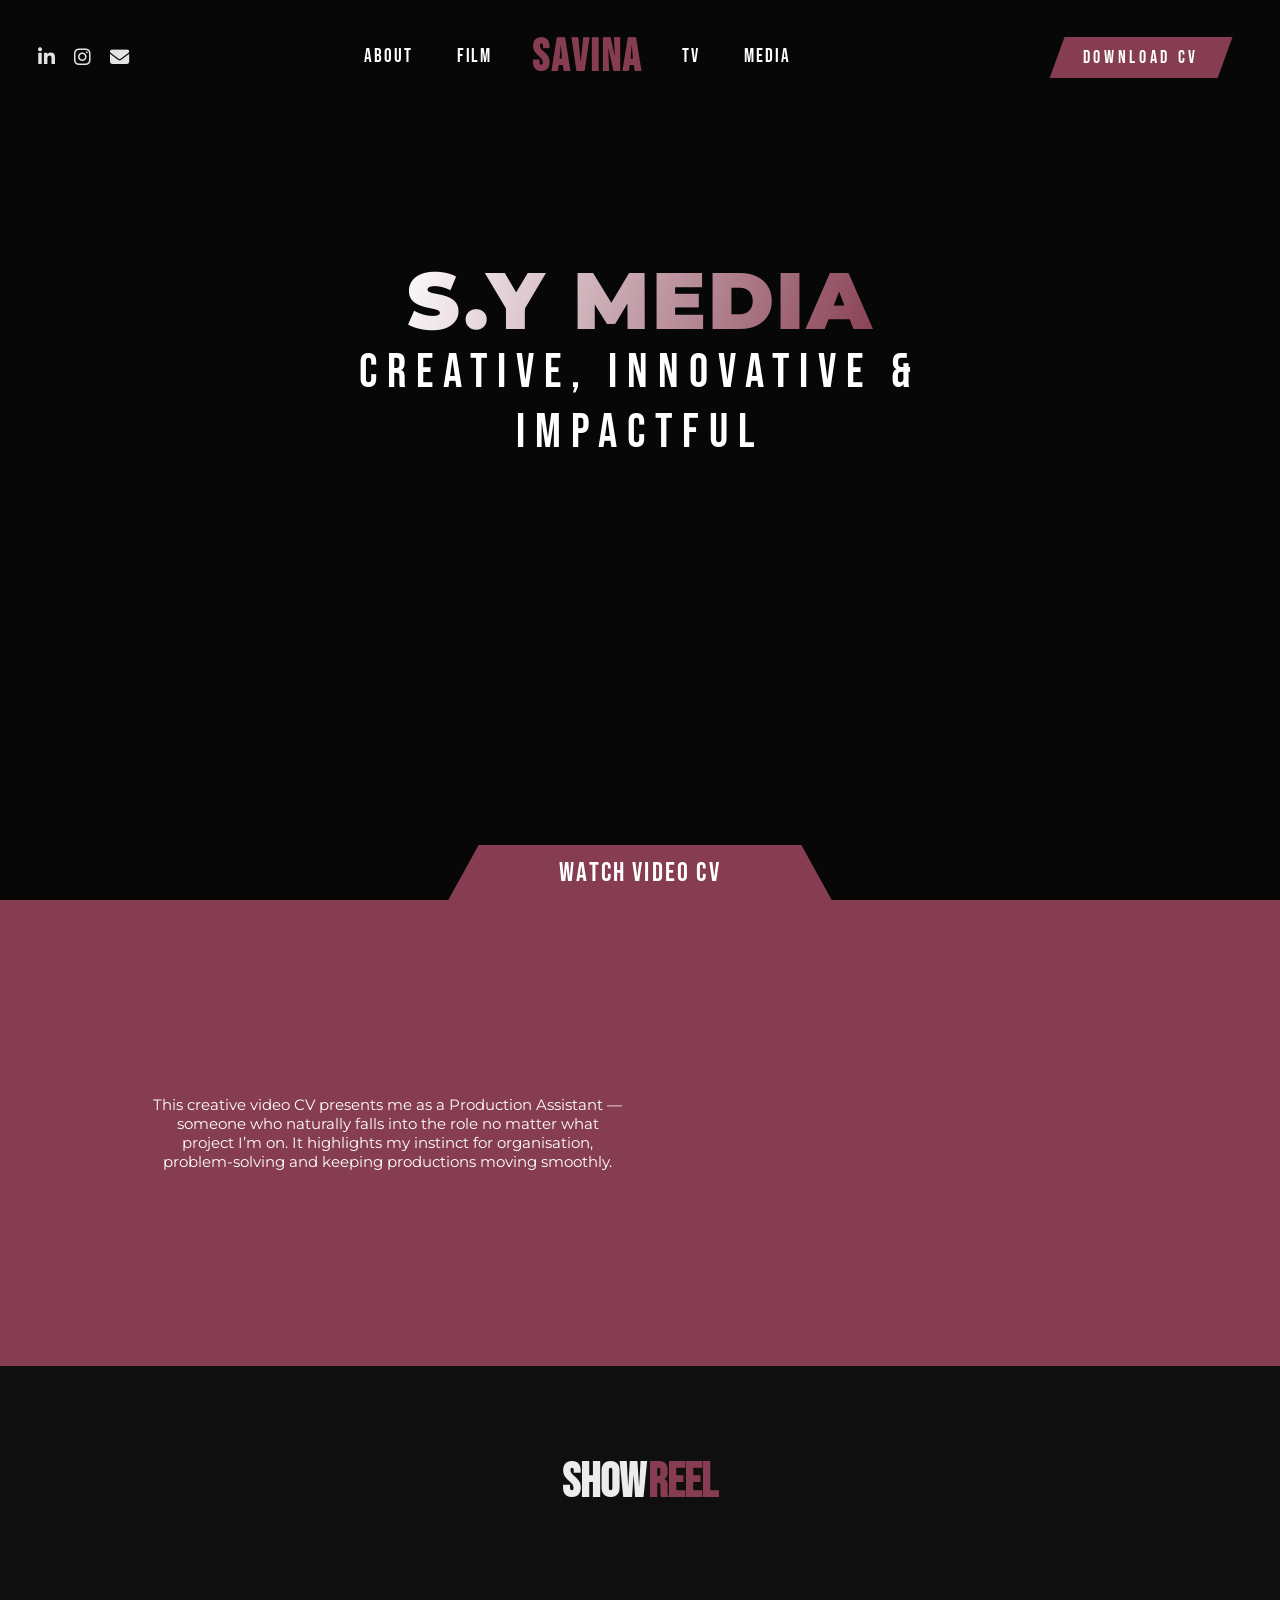
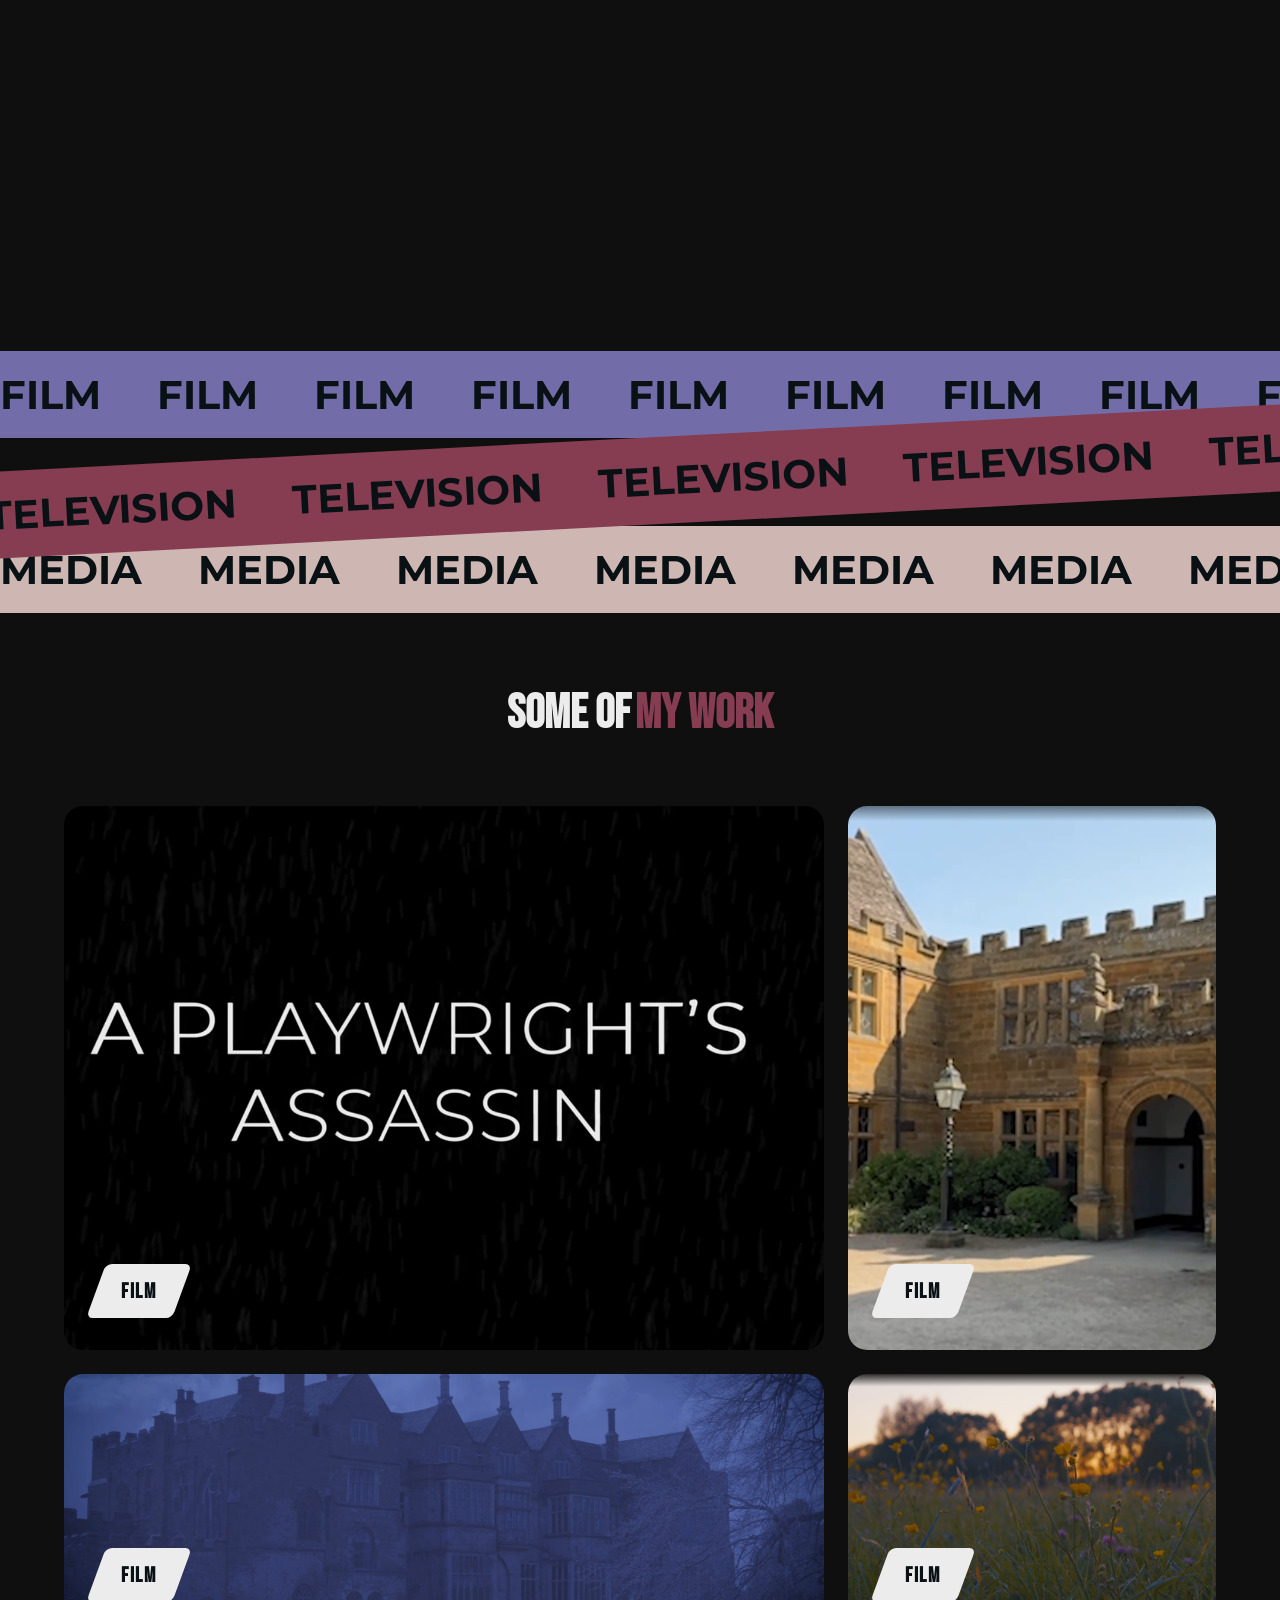
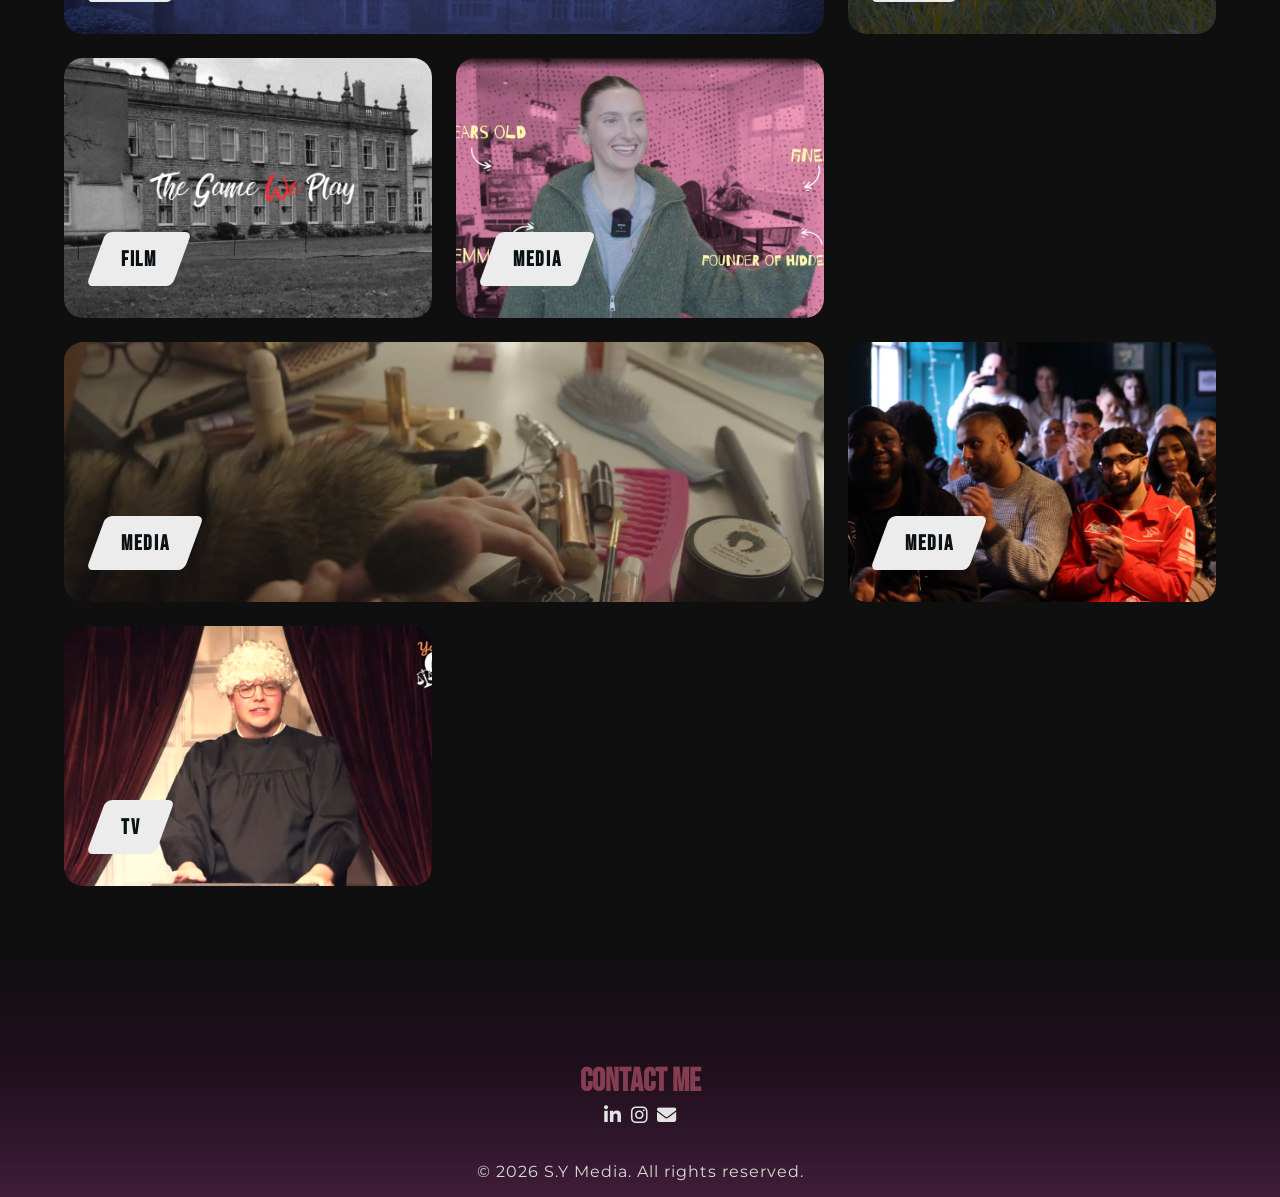
==== commit 4cffb464: "added icon" ====
--- a/index.html
+++ b/index.html
@@ -5,6 +5,7 @@
     <meta charset="UTF-8">
     <meta name="viewport" content="width=device-width, initial-scale=1.0">
     <title>Homepage</title>
+    <link rel="icon" type="image/png" href="./assets/imgs/web-icon.png">
     <link rel="stylesheet" href="style.css">
     <link rel="stylesheet" href="https://cdnjs.cloudflare.com/ajax/libs/font-awesome/6.5.1/css/all.min.css">
     <script src="script.js" defer></script>
@@ -62,12 +63,12 @@
                 no matter what project I’m on. It highlights my instinct for organisation, problem‑solving and keeping
                 productions moving smoothly.
             </p>
-            <iframe id="kmsembed-0_iikx4snm"
-                src="https://mymedia.northampton.ac.uk/embed/secure/iframe/entryId/0_iikx4snm/uiConfId/23458795/st/0"
+            <iframe id="kmsembed-0_xkph9mbh"
+                src="https://mymedia.northampton.ac.uk/embed/secure/iframe/entryId/0_xkph9mbh/uiConfId/23458795/st/0"
                 class="kmsembed" allow="autoplay *; fullscreen *; encrypted-media *"
                 referrerPolicy="no-referrer-when-downgrade"
                 sandbox="allow-downloads allow-forms allow-same-origin allow-scripts allow-top-navigation allow-pointer-lock allow-popups allow-modals allow-orientation-lock allow-popups-to-escape-sandbox allow-presentation allow-top-navigation-by-user-activation"
-                title="showreel rf music.mp4"></iframe>
+                title="Sequence 01"></iframe>
         </div>
     </aside>
 
--- a/style.css
+++ b/style.css
@@ -432,8 +432,8 @@
 }
 
 aside iframe {
-    max-width: 50rem;
-    width: 65%;
+    max-width: 40rem;
+    width: 100%;
     aspect-ratio: 16 / 9;
     border-radius: 1em;
     cursor: pointer;
@@ -839,6 +839,7 @@
     nav.open {
         pointer-events: auto;
     }
+
     nav.open ul {
         transform: translateX(0);
     }
@@ -911,10 +912,11 @@
     .showreel iframe,
     .film div,
     .media div {
-        width: 80%;
+        width: 90%;
         margin: 5% 0;
     }
-    .showreel iframe{
+
+    .showreel iframe {
         margin: 0;
     }
 
@@ -922,6 +924,18 @@
         margin-top: 1em;
         width: 100%;
         height: 100%;
+    }
+
+    .film div p,
+    .media div p,
+    .tv div p {
+        padding: 0;
+        margin: 1em .3em;
+        margin-bottom: 7em;
+        color: #fff;
+        font-size: clamp(.9em, 1.2vw, 1.15em);
+        font-weight: 400;
+        max-width: 800px;
     }
 
 
@@ -967,6 +981,7 @@
 
 
 
+
     /* About */
     .about-container {
         max-width: 30rem;
@@ -987,6 +1002,7 @@
     .about img {
         margin-bottom: 2em;
     }
+
 
 
 
